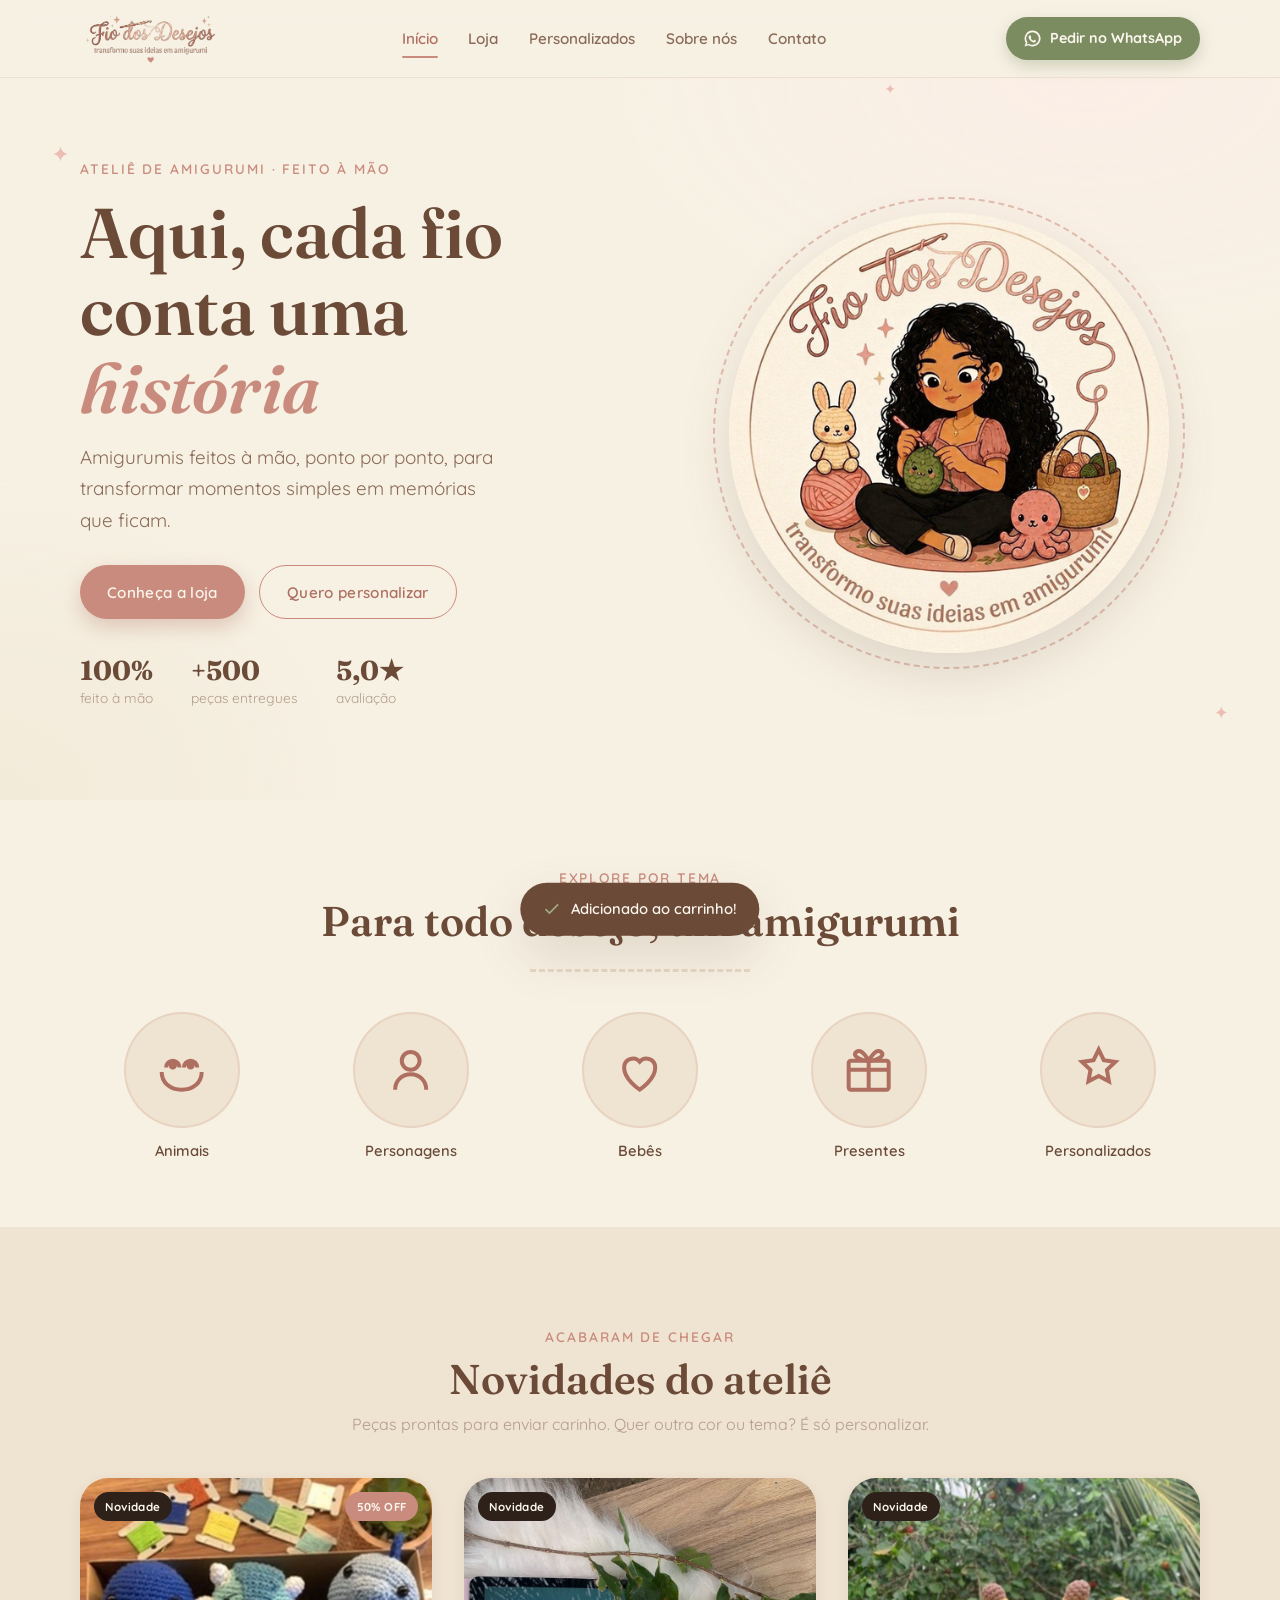
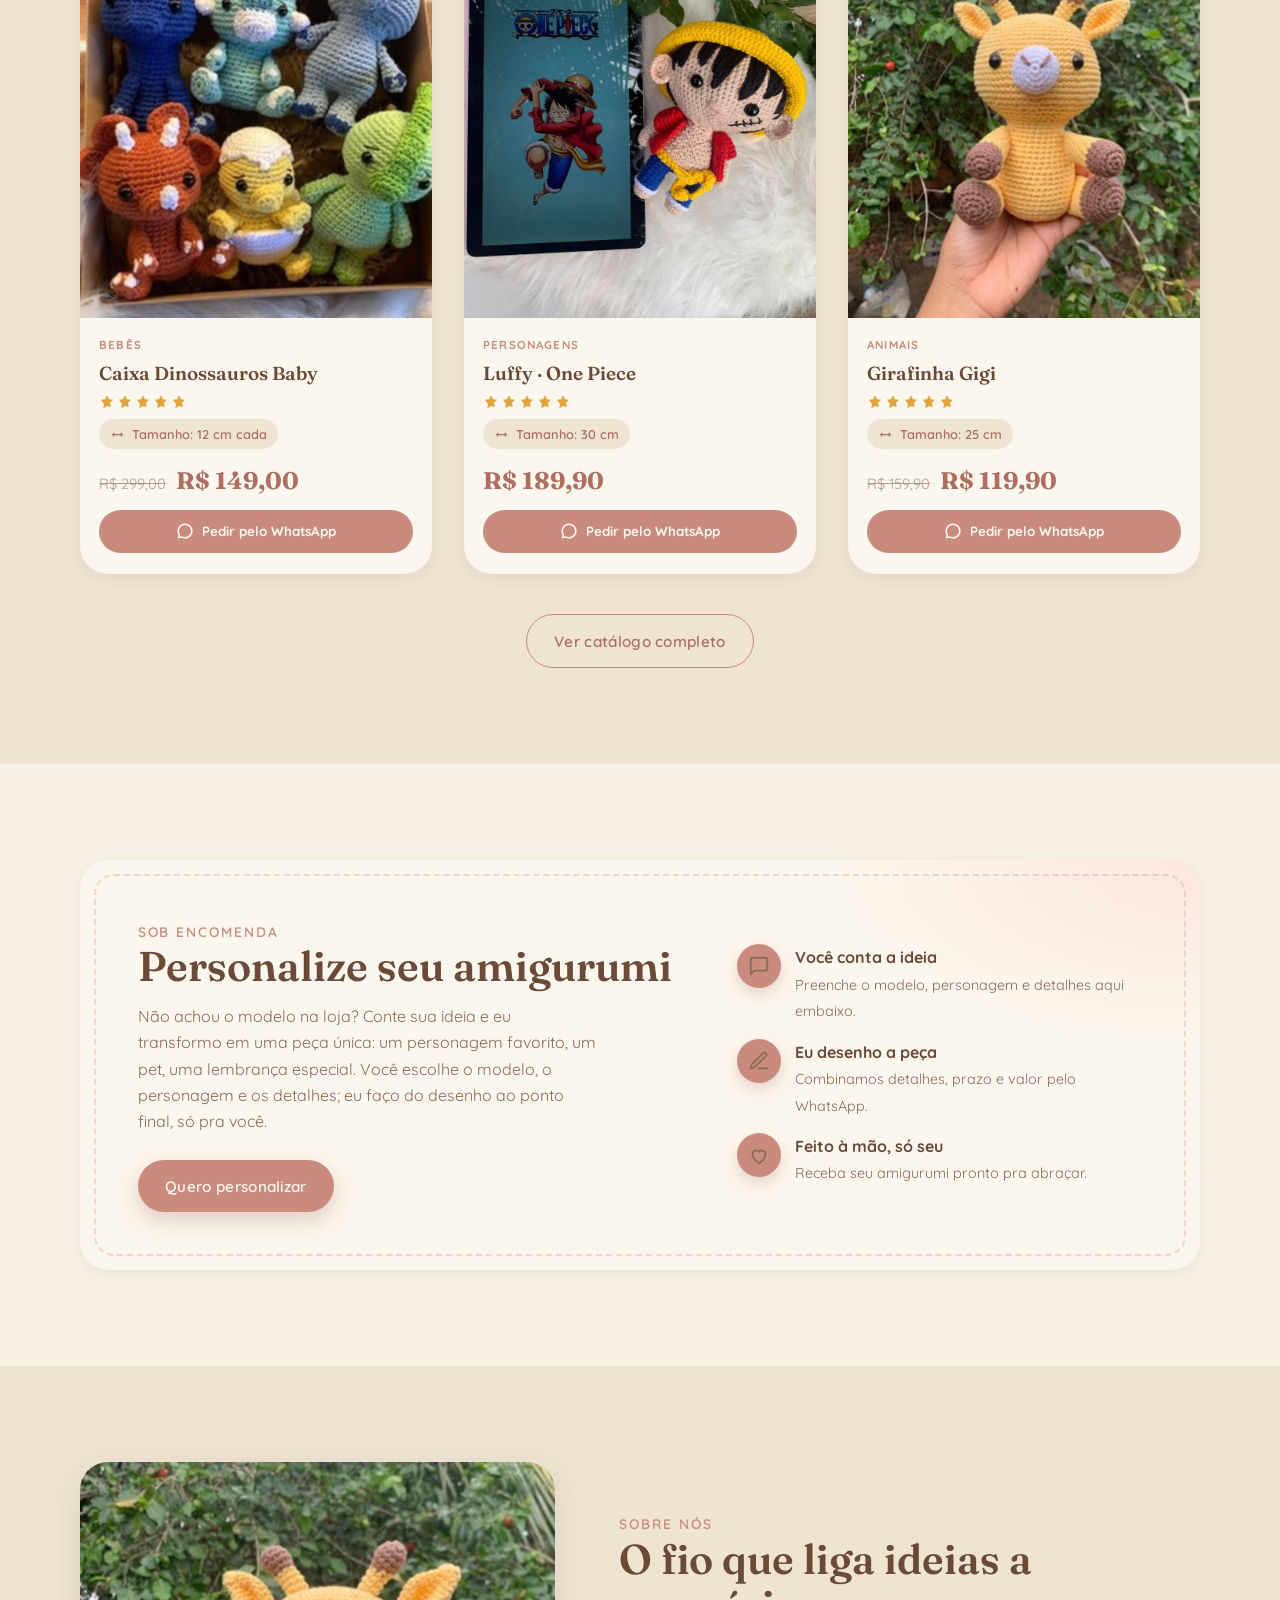
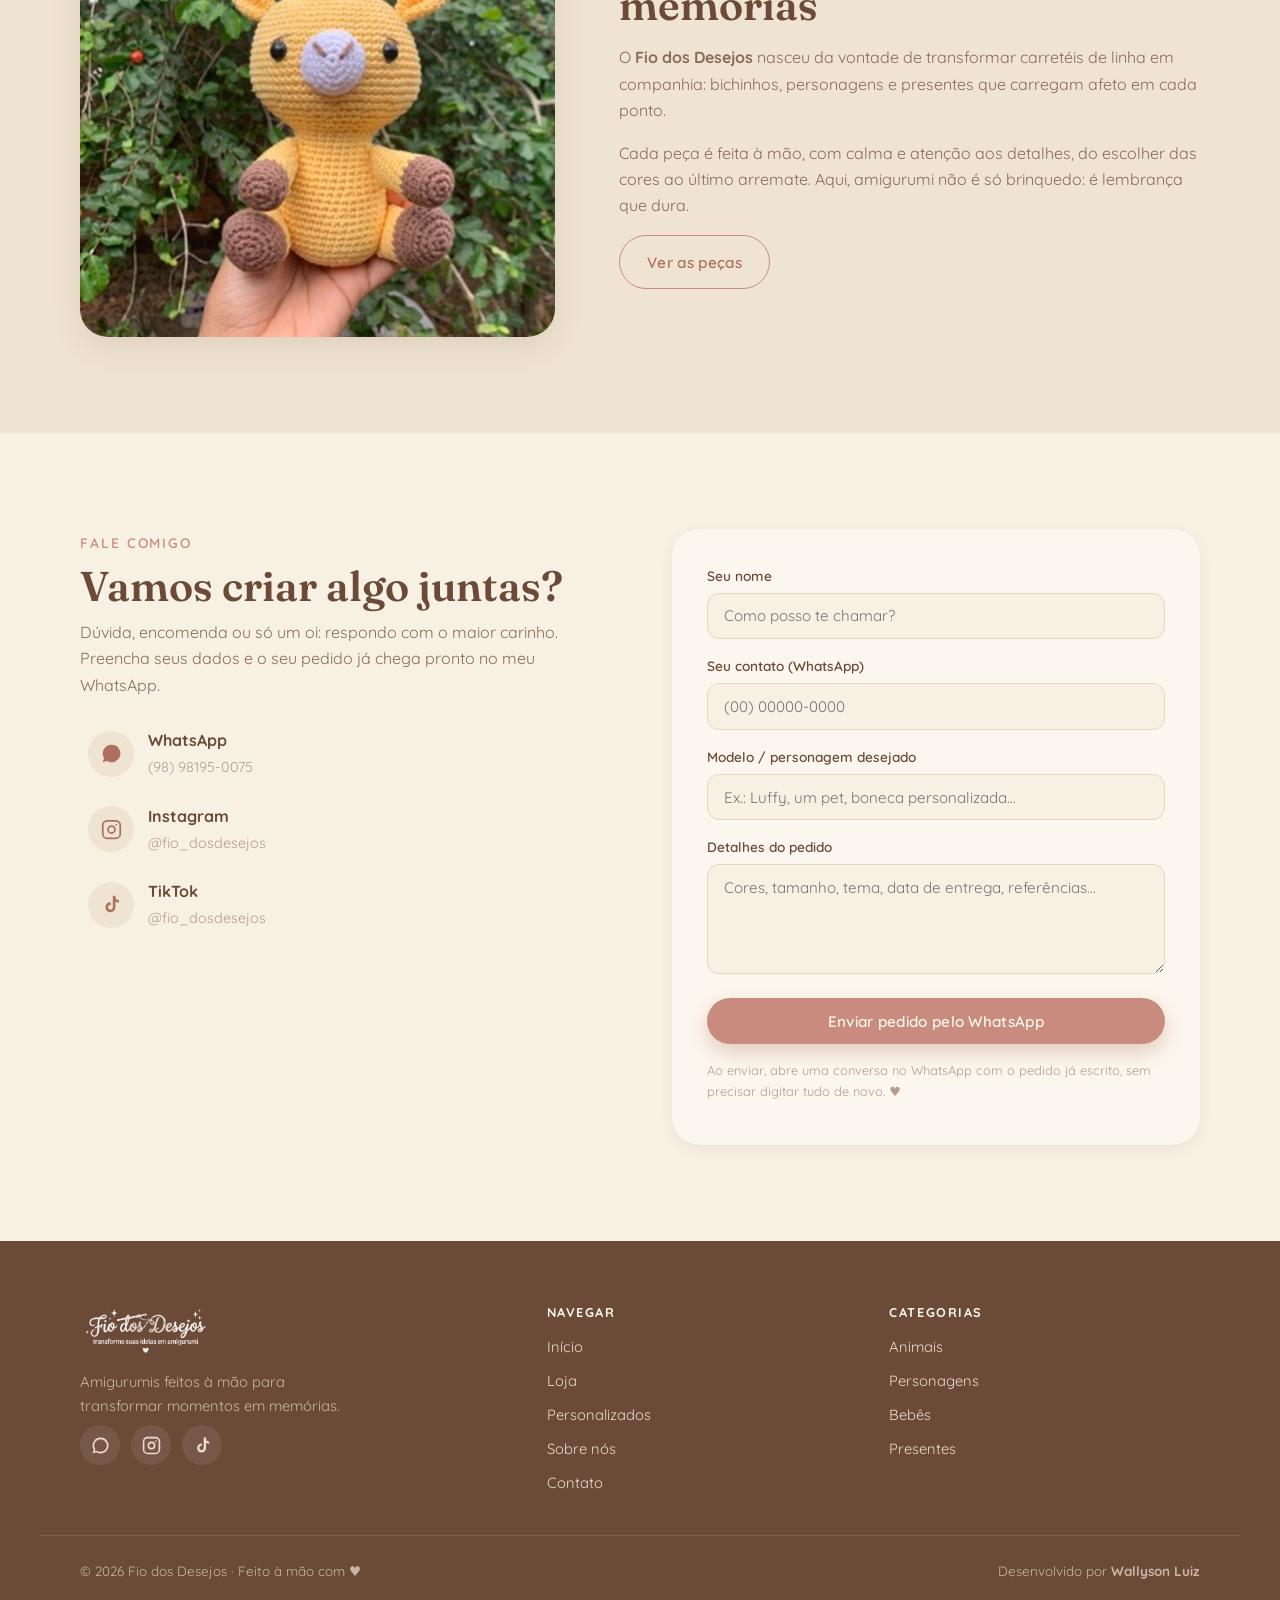
==== loja.html @ 8cee4e10 "Fio dos Desejos: landing page (hub + loja) com pedidos via WhatsApp Co-Authored-By: Claude Opus 4.8 " ====
<!DOCTYPE html>
<html lang="pt-BR">
<head>
  <meta charset="UTF-8" />
  <meta name="viewport" content="width=device-width, initial-scale=1.0" />
  <title>Fio dos Desejos · Amigurumis feitos à mão</title>
  <meta name="description" content="Amigurumis feitos à mão para transformar momentos em memórias. Animais, personagens, bebês e peças personalizadas no Fio dos Desejos." />

  <meta property="og:title" content="Fio dos Desejos · Amigurumis feitos à mão" />
  <meta property="og:description" content="Aqui, cada fio conta uma história. Amigurumis artesanais e personalizados." />
  <meta property="og:type" content="website" />
  <meta property="og:image" content="assets/images/logo.png" />

  <link rel="icon" href="assets/images/logo.png" />

  <link rel="preconnect" href="https://fonts.googleapis.com" />
  <link rel="preconnect" href="https://fonts.gstatic.com" crossorigin />
  <link href="https://fonts.googleapis.com/css2?family=Fraunces:ital,opsz,wght@0,9..144,500;0,9..144,600;0,9..144,700;1,9..144,500;1,9..144,600&family=Quicksand:wght@400;500;600;700&display=swap" rel="stylesheet" />

  <link rel="stylesheet" href="css/tokens.css" />
  <link rel="stylesheet" href="css/base.css" />
  <link rel="stylesheet" href="css/loja.css" />
</head>
<body>

  <!-- ===================== NAVBAR ===================== -->
  <header class="nav" id="nav">
    <div class="nav__inner">
      <!-- wordmark no canto (briefing item 6) -->
      <a href="index.html" class="nav__brand" aria-label="Fio dos Desejos, página inicial">
        <img src="assets/images/wordmark.png" alt="Fio dos Desejos" />
      </a>

      <nav class="nav__menu" id="navMenu" aria-label="Navegação principal">
        <a href="#inicio" class="is-active">Início</a>
        <a href="#produtos">Loja</a>
        <a href="#personalizar">Personalizados</a>
        <a href="#sobre">Sobre nós</a>
        <a href="#contato">Contato</a>
      </nav>

      <div class="nav__actions">
        <a class="nav__whats" href="https://wa.me/5598981950075?text=Oi!%20Vim%20pela%20loja%20do%20Fio%20dos%20Desejos%20e%20quero%20fazer%20um%20pedido" target="_blank" rel="noopener">
          <svg viewBox="0 0 24 24" fill="currentColor"><path d="M12 2a10 10 0 0 0-8.5 15.2L2 22l4.9-1.5A10 10 0 1 0 12 2zm0 18a8 8 0 0 1-4.1-1.1l-.3-.2-2.9.9.9-2.8-.2-.3A8 8 0 1 1 12 20zm4.4-5.6c-.2-.1-1.4-.7-1.6-.8s-.4-.1-.5.1-.6.8-.8.9-.3.2-.5.1a6.5 6.5 0 0 1-3.2-2.8c-.2-.4.2-.4.6-1.2a.4.4 0 0 0 0-.4l-.8-1.9c-.2-.5-.4-.4-.5-.4h-.5a.9.9 0 0 0-.7.3 2.8 2.8 0 0 0-.9 2.1 4.9 4.9 0 0 0 1 2.6 11 11 0 0 0 4.3 3.8c1.6.7 1.7.5 2 .4a2.5 2.5 0 0 0 1.6-1.1 2 2 0 0 0 .1-1.1c0-.1-.2-.2-.4-.2z"/></svg>
          <span>Pedir no WhatsApp</span>
        </a>
        <button class="nav__toggle" id="navToggle" aria-label="Abrir menu" aria-expanded="false">
          <svg viewBox="0 0 24 24" fill="none" stroke="currentColor" stroke-width="2"><path d="M4 7h16M4 12h16M4 17h16"/></svg>
        </button>
      </div>
    </div>
  </header>

  <main>
    <!-- ===================== HERO ===================== -->
    <section class="hero" id="inicio">
      <span class="sparkle s1">✦</span>
      <span class="sparkle s2">✦</span>
      <span class="sparkle s3">✦</span>
      <div class="container hero__grid">
        <div class="hero__copy reveal">
          <span class="eyebrow">Ateliê de amigurumi · feito à mão</span>
          <h1 class="hero__title">Aqui, cada fio<br>conta uma <em>história</em></h1>
          <p class="hero__lead">Amigurumis feitos à mão, ponto por ponto, para transformar momentos simples em memórias que ficam.</p>
          <div class="hero__cta">
            <a href="#produtos" class="btn btn--primary">Conheça a loja</a>
            <a href="#personalizar" class="btn btn--ghost">Quero personalizar</a>
          </div>
          <div class="hero__stats">
            <div class="hero__stat"><strong>100%</strong><span>feito à mão</span></div>
            <div class="hero__stat"><strong>+500</strong><span>peças entregues</span></div>
            <div class="hero__stat"><strong>5,0★</strong><span>avaliação</span></div>
          </div>
        </div>

        <div class="hero__visual reveal">
          <span class="hero__ring"></span>
          <div class="hero__art">
            <img src="assets/images/logo.png" alt="Ilustração da marca Fio dos Desejos" />
          </div>
        </div>
      </div>
    </section>

    <!-- ===================== CATEGORIAS ===================== -->
    <section class="cats">
      <div class="container">
        <div class="head reveal">
          <span class="eyebrow">Explore por tema</span>
          <h2>Para todo desejo, um amigurumi</h2>
          <hr class="stitch-divider" />
        </div>
        <div class="cats__row">
          <a href="#produtos" class="cat reveal">
            <span class="cat__circle"><svg viewBox="0 0 24 24" fill="none" stroke="currentColor" stroke-width="1.8"><path d="M5 11a3 3 0 0 1 6 0M13 11a3 3 0 0 1 6 0"/><path d="M3 13c0 5 4 8 9 8s9-3 9-8"/><circle cx="8" cy="10" r="1" fill="currentColor"/><circle cx="16" cy="10" r="1" fill="currentColor"/></svg></span>
            <span class="cat__label">Animais</span>
          </a>
          <a href="#produtos" class="cat reveal">
            <span class="cat__circle"><svg viewBox="0 0 24 24" fill="none" stroke="currentColor" stroke-width="1.8"><circle cx="12" cy="8" r="4"/><path d="M5 21c0-4 3-7 7-7s7 3 7 7"/><path d="M9 7.5h.01M15 7.5h.01"/></svg></span>
            <span class="cat__label">Personagens</span>
          </a>
          <a href="#produtos" class="cat reveal">
            <span class="cat__circle"><svg viewBox="0 0 24 24" fill="none" stroke="currentColor" stroke-width="1.8"><path d="M12 21s-7-4.5-7-10a4 4 0 0 1 7-2.6A4 4 0 0 1 19 11c0 5.5-7 10-7 10z"/></svg></span>
            <span class="cat__label">Bebês</span>
          </a>
          <a href="#produtos" class="cat reveal">
            <span class="cat__circle"><svg viewBox="0 0 24 24" fill="none" stroke="currentColor" stroke-width="1.8"><rect x="3" y="8" width="18" height="13" rx="1"/><path d="M3 12h18M12 8v13M12 8S9 2 6.5 4 9 8 12 8zM12 8s3-6 5.5-4S15 8 12 8z"/></svg></span>
            <span class="cat__label">Presentes</span>
          </a>
          <a href="#personalizar" class="cat reveal">
            <span class="cat__circle"><svg viewBox="0 0 24 24" fill="none" stroke="currentColor" stroke-width="1.8"><path d="m12 3 2.3 4.7 5.2.8-3.8 3.6.9 5.1-4.6-2.4-4.6 2.4.9-5.1L4.5 8.5l5.2-.8z"/></svg></span>
            <span class="cat__label">Personalizados</span>
          </a>
        </div>
      </div>
    </section>

    <!-- ===================== PRODUTOS ===================== -->
    <section class="section products" id="produtos">
      <div class="container">
        <div class="head reveal">
          <span class="eyebrow">Acabaram de chegar</span>
          <h2>Novidades do ateliê</h2>
          <p>Peças prontas para enviar carinho. Quer outra cor ou tema? É só personalizar.</p>
        </div>

        <div class="grid-products">

          <!-- Produto 1 — com desconto (exemplo do briefing) -->
          <article class="card reveal" data-name="Caixa Dinossauros Baby" data-price="149.00" data-size="12 cm cada" data-cat="Bebês">
            <div class="card__media">
              <img src="assets/images/produto-dinos.jpg" alt="Caixa com seis dinossauros de amigurumi coloridos" loading="lazy" />
              <span class="card__badge">Novidade</span>
              <span class="card__badge card__badge--sale">50% OFF</span>
              <button class="card__fav" aria-label="Favoritar">
                <svg viewBox="0 0 24 24" fill="none" stroke="currentColor" stroke-width="2"><path d="M12 21s-7-4.5-7-10a4 4 0 0 1 7-2.6A4 4 0 0 1 19 11c0 5.5-7 10-7 10z"/></svg>
              </button>
            </div>
            <div class="card__body">
              <span class="card__cat">Bebês</span>
              <h3 class="card__title">Caixa Dinossauros Baby</h3>
              <div class="stars" aria-label="5 de 5 estrelas">
                <svg viewBox="0 0 24 24" fill="currentColor"><path d="m12 2 3 6 6 .8-4.5 4.3 1 6.3L12 18l-5.5 3.4 1-6.3L3 8.8 9 8z"/></svg>
                <svg viewBox="0 0 24 24" fill="currentColor"><path d="m12 2 3 6 6 .8-4.5 4.3 1 6.3L12 18l-5.5 3.4 1-6.3L3 8.8 9 8z"/></svg>
                <svg viewBox="0 0 24 24" fill="currentColor"><path d="m12 2 3 6 6 .8-4.5 4.3 1 6.3L12 18l-5.5 3.4 1-6.3L3 8.8 9 8z"/></svg>
                <svg viewBox="0 0 24 24" fill="currentColor"><path d="m12 2 3 6 6 .8-4.5 4.3 1 6.3L12 18l-5.5 3.4 1-6.3L3 8.8 9 8z"/></svg>
                <svg viewBox="0 0 24 24" fill="currentColor"><path d="m12 2 3 6 6 .8-4.5 4.3 1 6.3L12 18l-5.5 3.4 1-6.3L3 8.8 9 8z"/></svg>
              </div>
              <p class="card__size">
                <svg viewBox="0 0 24 24" fill="none" stroke="currentColor" stroke-width="2"><path d="M3 12h18M6 9v6M18 9v6"/></svg>
                Tamanho: 12 cm cada
              </p>
              <div class="card__price">
                <span class="price-old">R$ 299,00</span>
                <span class="price-now">R$ 149,00</span>
              </div>
              <button class="card__add" data-buy>
                <svg viewBox="0 0 24 24" fill="currentColor"><path d="M12 2a10 10 0 0 0-8.5 15.2L2 22l4.9-1.5A10 10 0 1 0 12 2zm0 18a8 8 0 0 1-4.1-1.1l-.3-.2-2.9.9.9-2.8-.2-.3A8 8 0 1 1 12 20z"/></svg>
                Pedir pelo WhatsApp
              </button>
            </div>
          </article>

          <!-- Produto 2 -->
          <article class="card reveal" data-name="Luffy (One Piece)" data-price="189.90" data-size="30 cm" data-cat="Personagens">
            <div class="card__media">
              <img src="assets/images/produto-luffy.jpg" alt="Amigurumi do personagem Luffy de One Piece" loading="lazy" />
              <span class="card__badge">Novidade</span>
              <button class="card__fav" aria-label="Favoritar">
                <svg viewBox="0 0 24 24" fill="none" stroke="currentColor" stroke-width="2"><path d="M12 21s-7-4.5-7-10a4 4 0 0 1 7-2.6A4 4 0 0 1 19 11c0 5.5-7 10-7 10z"/></svg>
              </button>
            </div>
            <div class="card__body">
              <span class="card__cat">Personagens</span>
              <h3 class="card__title">Luffy · One Piece</h3>
              <div class="stars" aria-label="5 de 5 estrelas">
                <svg viewBox="0 0 24 24" fill="currentColor"><path d="m12 2 3 6 6 .8-4.5 4.3 1 6.3L12 18l-5.5 3.4 1-6.3L3 8.8 9 8z"/></svg>
                <svg viewBox="0 0 24 24" fill="currentColor"><path d="m12 2 3 6 6 .8-4.5 4.3 1 6.3L12 18l-5.5 3.4 1-6.3L3 8.8 9 8z"/></svg>
                <svg viewBox="0 0 24 24" fill="currentColor"><path d="m12 2 3 6 6 .8-4.5 4.3 1 6.3L12 18l-5.5 3.4 1-6.3L3 8.8 9 8z"/></svg>
                <svg viewBox="0 0 24 24" fill="currentColor"><path d="m12 2 3 6 6 .8-4.5 4.3 1 6.3L12 18l-5.5 3.4 1-6.3L3 8.8 9 8z"/></svg>
                <svg viewBox="0 0 24 24" fill="currentColor"><path d="m12 2 3 6 6 .8-4.5 4.3 1 6.3L12 18l-5.5 3.4 1-6.3L3 8.8 9 8z"/></svg>
              </div>
              <p class="card__size">
                <svg viewBox="0 0 24 24" fill="none" stroke="currentColor" stroke-width="2"><path d="M3 12h18M6 9v6M18 9v6"/></svg>
                Tamanho: 30 cm
              </p>
              <div class="card__price">
                <span class="price-now">R$ 189,90</span>
              </div>
              <button class="card__add" data-buy>
                <svg viewBox="0 0 24 24" fill="currentColor"><path d="M12 2a10 10 0 0 0-8.5 15.2L2 22l4.9-1.5A10 10 0 1 0 12 2zm0 18a8 8 0 0 1-4.1-1.1l-.3-.2-2.9.9.9-2.8-.2-.3A8 8 0 1 1 12 20z"/></svg>
                Pedir pelo WhatsApp
              </button>
            </div>
          </article>

          <!-- Produto 3 -->
          <article class="card reveal" data-name="Girafinha Gigi" data-price="119.90" data-size="25 cm" data-cat="Animais">
            <div class="card__media">
              <img src="assets/images/produto-girafa.jpg" alt="Amigurumi de girafa amarela" loading="lazy" />
              <span class="card__badge">Novidade</span>
              <button class="card__fav" aria-label="Favoritar">
                <svg viewBox="0 0 24 24" fill="none" stroke="currentColor" stroke-width="2"><path d="M12 21s-7-4.5-7-10a4 4 0 0 1 7-2.6A4 4 0 0 1 19 11c0 5.5-7 10-7 10z"/></svg>
              </button>
            </div>
            <div class="card__body">
              <span class="card__cat">Animais</span>
              <h3 class="card__title">Girafinha Gigi</h3>
              <div class="stars" aria-label="5 de 5 estrelas">
                <svg viewBox="0 0 24 24" fill="currentColor"><path d="m12 2 3 6 6 .8-4.5 4.3 1 6.3L12 18l-5.5 3.4 1-6.3L3 8.8 9 8z"/></svg>
                <svg viewBox="0 0 24 24" fill="currentColor"><path d="m12 2 3 6 6 .8-4.5 4.3 1 6.3L12 18l-5.5 3.4 1-6.3L3 8.8 9 8z"/></svg>
                <svg viewBox="0 0 24 24" fill="currentColor"><path d="m12 2 3 6 6 .8-4.5 4.3 1 6.3L12 18l-5.5 3.4 1-6.3L3 8.8 9 8z"/></svg>
                <svg viewBox="0 0 24 24" fill="currentColor"><path d="m12 2 3 6 6 .8-4.5 4.3 1 6.3L12 18l-5.5 3.4 1-6.3L3 8.8 9 8z"/></svg>
                <svg viewBox="0 0 24 24" fill="currentColor"><path d="m12 2 3 6 6 .8-4.5 4.3 1 6.3L12 18l-5.5 3.4 1-6.3L3 8.8 9 8z"/></svg>
              </div>
              <p class="card__size">
                <svg viewBox="0 0 24 24" fill="none" stroke="currentColor" stroke-width="2"><path d="M3 12h18M6 9v6M18 9v6"/></svg>
                Tamanho: 25 cm
              </p>
              <div class="card__price">
                <span class="price-old">R$ 159,90</span>
                <span class="price-now">R$ 119,90</span>
              </div>
              <button class="card__add" data-buy>
                <svg viewBox="0 0 24 24" fill="currentColor"><path d="M12 2a10 10 0 0 0-8.5 15.2L2 22l4.9-1.5A10 10 0 1 0 12 2zm0 18a8 8 0 0 1-4.1-1.1l-.3-.2-2.9.9.9-2.8-.2-.3A8 8 0 1 1 12 20z"/></svg>
                Pedir pelo WhatsApp
              </button>
            </div>
          </article>

        </div>

        <div class="products__more reveal">
          <a href="#contato" class="btn btn--ghost">Ver catálogo completo</a>
        </div>
      </div>
    </section>

    <!-- ===================== PERSONALIZAR ===================== -->
    <section class="section custom" id="personalizar">
      <div class="container">
        <div class="custom__box reveal">
          <div>
            <span class="eyebrow">Sob encomenda</span>
            <h2>Personalize seu amigurumi</h2>
            <p>Não achou o modelo na loja? Conte sua ideia e eu transformo em uma peça única: um personagem favorito, um pet, uma lembrança especial. Você escolhe o modelo, o personagem e os detalhes; eu faço do desenho ao ponto final, só pra você.</p>
            <a href="#contato" class="btn btn--primary">Quero personalizar</a>
          </div>
          <div class="custom__steps">
            <div class="custom__step">
              <span class="custom__icon">
                <svg viewBox="0 0 24 24" fill="none" stroke="currentColor" stroke-width="2" stroke-linecap="round" stroke-linejoin="round"><path d="M21 15a2 2 0 0 1-2 2H7l-4 4V5a2 2 0 0 1 2-2h14a2 2 0 0 1 2 2z"/></svg>
              </span>
              <div><strong>Você conta a ideia</strong><span>Preenche o modelo, personagem e detalhes aqui embaixo.</span></div>
            </div>
            <div class="custom__step">
              <span class="custom__icon">
                <svg viewBox="0 0 24 24" fill="none" stroke="currentColor" stroke-width="2" stroke-linecap="round" stroke-linejoin="round"><path d="M12 20h9"/><path d="M16.5 3.5a2.1 2.1 0 0 1 3 3L7 19l-4 1 1-4z"/></svg>
              </span>
              <div><strong>Eu desenho a peça</strong><span>Combinamos detalhes, prazo e valor pelo WhatsApp.</span></div>
            </div>
            <div class="custom__step">
              <span class="custom__icon">
                <svg viewBox="0 0 24 24" fill="none" stroke="currentColor" stroke-width="2" stroke-linecap="round" stroke-linejoin="round"><path d="M12 21s-7-4.5-7-10a4 4 0 0 1 7-2.6A4 4 0 0 1 19 11c0 5.5-7 10-7 10z"/></svg>
              </span>
              <div><strong>Feito à mão, só seu</strong><span>Receba seu amigurumi pronto pra abraçar.</span></div>
            </div>
          </div>
        </div>
      </div>
    </section>

    <!-- ===================== SOBRE ===================== -->
    <section class="section about" id="sobre">
      <div class="container about__grid">
        <div class="about__media reveal">
          <img src="assets/images/produto-girafa.jpg" alt="Amigurumi feito à mão segurado pela artesã" loading="lazy" />
        </div>
        <div class="about__copy reveal">
          <span class="eyebrow">Sobre nós</span>
          <h2>O fio que liga ideias a memórias</h2>
          <p>O <strong>Fio dos Desejos</strong> nasceu da vontade de transformar carretéis de linha em companhia: bichinhos, personagens e presentes que carregam afeto em cada ponto.</p>
          <p>Cada peça é feita à mão, com calma e atenção aos detalhes, do escolher das cores ao último arremate. Aqui, amigurumi não é só brinquedo: é lembrança que dura.</p>
          <a href="#produtos" class="btn btn--ghost">Ver as peças</a>
        </div>
      </div>
    </section>

    <!-- ===================== CONTATO ===================== -->
    <section class="section contact" id="contato">
      <div class="container contact__grid">
        <div class="reveal">
          <span class="eyebrow">Fale comigo</span>
          <h2>Vamos criar algo juntas?</h2>
          <p>Dúvida, encomenda ou só um oi: respondo com o maior carinho. Preencha seus dados e o seu pedido já chega pronto no meu WhatsApp.</p>
          <div class="contact__list">
            <a class="contact__item" href="https://wa.me/5598981950075?text=Oi!%20Vim%20pela%20loja%20do%20Fio%20dos%20Desejos" target="_blank" rel="noopener">
              <span class="ico"><svg viewBox="0 0 24 24" fill="currentColor"><path d="M12 2a10 10 0 0 0-8.5 15.2L2 22l4.9-1.5A10 10 0 1 0 12 2z"/></svg></span>
              <div><strong>WhatsApp</strong><span>(98) 98195-0075</span></div>
            </a>
            <a class="contact__item" href="https://www.instagram.com/fio_dosdesejos?igsh=MWNzeGdzYms5cWJ6dg%3D%3D&utm_source=qr" target="_blank" rel="noopener">
              <span class="ico"><svg viewBox="0 0 24 24" fill="none" stroke="currentColor" stroke-width="2"><rect x="2" y="2" width="20" height="20" rx="5"/><circle cx="12" cy="12" r="4"/><circle cx="17.5" cy="6.5" r="1" fill="currentColor" stroke="none"/></svg></span>
              <div><strong>Instagram</strong><span>@fio_dosdesejos</span></div>
            </a>
            <a class="contact__item" href="https://vt.tiktok.com/ZSCyD7Pe3/" target="_blank" rel="noopener">
              <span class="ico"><svg viewBox="0 0 24 24" fill="currentColor"><path d="M16.5 2h-3v13.2a2.7 2.7 0 1 1-2.4-2.7v-3a5.7 5.7 0 1 0 5.4 5.7V8.6a6.8 6.8 0 0 0 4 1.3V6.8a3.8 3.8 0 0 1-4-3.8z"/></svg></span>
              <div><strong>TikTok</strong><span>@fio_dosdesejos</span></div>
            </a>
          </div>
        </div>

        <!-- Form sem backend: abre o WhatsApp com o pedido montado -->
        <div class="form reveal">
          <div class="field">
            <label for="nome">Seu nome</label>
            <input type="text" id="nome" placeholder="Como posso te chamar?" />
          </div>
          <div class="field">
            <label for="contato">Seu contato (WhatsApp)</label>
            <input type="tel" id="contato" inputmode="tel" placeholder="(00) 00000-0000" />
          </div>
          <div class="field">
            <label for="modelo">Modelo / personagem desejado</label>
            <input type="text" id="modelo" placeholder="Ex.: Luffy, um pet, boneca personalizada..." />
          </div>
          <div class="field">
            <label for="msg">Detalhes do pedido</label>
            <textarea id="msg" placeholder="Cores, tamanho, tema, data de entrega, referências..."></textarea>
          </div>
          <button class="btn btn--primary" id="sendWhats" style="width:100%">Enviar pedido pelo WhatsApp</button>
          <p class="form__note">Ao enviar, abre uma conversa no WhatsApp com o pedido já escrito, sem precisar digitar tudo de novo. ♥</p>
        </div>
      </div>
    </section>
  </main>

  <!-- ===================== RODAPÉ ===================== -->
  <footer class="footer">
    <div class="container footer__grid">
      <div class="footer__brand">
        <img src="assets/images/wordmark.png" alt="Fio dos Desejos" />
        <p>Amigurumis feitos à mão para transformar momentos em memórias.</p>
        <div class="footer__socials">
          <a href="https://wa.me/5598981950075?text=Oi!%20Vim%20pela%20loja%20do%20Fio%20dos%20Desejos" target="_blank" rel="noopener" aria-label="WhatsApp"><svg viewBox="0 0 24 24" fill="currentColor"><path d="M12 2a10 10 0 0 0-8.5 15.2L2 22l4.9-1.5A10 10 0 1 0 12 2zm0 18a8 8 0 0 1-4.1-1.1l-.3-.2-2.9.9.9-2.8-.2-.3A8 8 0 1 1 12 20z"/></svg></a>
          <a href="https://www.instagram.com/fio_dosdesejos?igsh=MWNzeGdzYms5cWJ6dg%3D%3D&utm_source=qr" target="_blank" rel="noopener" aria-label="Instagram"><svg viewBox="0 0 24 24" fill="none" stroke="currentColor" stroke-width="2"><rect x="2" y="2" width="20" height="20" rx="5"/><circle cx="12" cy="12" r="4"/><circle cx="17.5" cy="6.5" r="1" fill="currentColor" stroke="none"/></svg></a>
          <a href="https://vt.tiktok.com/ZSCyD7Pe3/" target="_blank" rel="noopener" aria-label="TikTok"><svg viewBox="0 0 24 24" fill="currentColor"><path d="M16.5 2h-3v13.2a2.7 2.7 0 1 1-2.4-2.7v-3a5.7 5.7 0 1 0 5.4 5.7V8.6a6.8 6.8 0 0 0 4 1.3V6.8a3.8 3.8 0 0 1-4-3.8z"/></svg></a>
        </div>
      </div>

      <div>
        <h4>Navegar</h4>
        <nav class="footer__links">
          <a href="#inicio">Início</a>
          <a href="#produtos">Loja</a>
          <a href="#personalizar">Personalizados</a>
          <a href="#sobre">Sobre nós</a>
          <a href="#contato">Contato</a>
        </nav>
      </div>

      <div>
        <h4>Categorias</h4>
        <nav class="footer__links">
          <a href="#produtos">Animais</a>
          <a href="#produtos">Personagens</a>
          <a href="#produtos">Bebês</a>
          <a href="#produtos">Presentes</a>
        </nav>
      </div>
    </div>

    <div class="container footer__bottom">
      <span>© 2025 Fio dos Desejos · Feito à mão com ♥</span>
      <span>Desenvolvido por <strong>Wallyson Luiz</strong></span>
    </div>
  </footer>

  <!-- toast de feedback -->
  <div class="toast" id="toast" role="status" aria-live="polite">
    <svg viewBox="0 0 24 24" fill="none" stroke="currentColor" stroke-width="2"><path d="M20 6 9 17l-5-5"/></svg>
    <span id="toastText">Adicionado ao carrinho!</span>
  </div>

  <script src="js/loja.js" defer></script>
</body>
</html>
---- css/tokens.css ----
/* =====================================================================
   Fio dos Desejos — Design Tokens
   Paleta extraída da identidade visual da marca (creme + rosé/cobre,
   com toques de verde-sálvia). Tudo centralizado aqui para manter
   consistência e facilitar manutenção.
   ===================================================================== */

:root {
  /* ---------- Cores: base creme ---------- */
  --cream:        #F7F1E4;   /* fundo principal */
  --cream-soft:   #FCF7EE;   /* cards e superfícies elevadas */
  --sand:         #EFE3D1;   /* seções alternadas / círculos de categoria */
  --sand-deep:    #E5D6C0;

  /* ---------- Cores: rosé / cobre (marca) ---------- */
  --rose:         #C98B7D;   /* cor primária — botões, destaques */
  --rose-deep:    #AE6F60;   /* hover / estados ativos */
  --blush:        #E7A89F;   /* rosa suave de apoio */
  --pink:         #E78BA6;   /* rosa lúdico — página hub */
  --pink-deep:    #D77392;

  /* ---------- Cores: verde sálvia (folhagem) ---------- */
  --sage:         #9FAE82;
  --sage-deep:    #7C8C61;

  /* ---------- Cores: texto ---------- */
  --brown:        #6B4A38;   /* títulos — cacau quente */
  --brown-soft:   #8A6B58;   /* corpo de texto */
  --brown-faint:  #B49C8C;   /* legendas / texto secundário */

  /* ---------- Cores: utilitárias ---------- */
  --gold:         #E0A23C;   /* estrelas de avaliação */
  --ink:          #2E211A;   /* contraste forte pontual */
  --white:        #FFFFFF;

  /* ---------- Tipografia ---------- */
  --font-display: "Fraunces", Georgia, "Times New Roman", serif;
  --font-body:    "Quicksand", system-ui, -apple-system, Segoe UI, sans-serif;

  --fs-hero:    clamp(2.4rem, 5.5vw, 4.4rem);
  --fs-h2:      clamp(1.7rem, 3.6vw, 2.6rem);
  --fs-h3:      clamp(1.15rem, 1.8vw, 1.4rem);
  --fs-lead:    clamp(1rem, 1.5vw, 1.18rem);
  --fs-body:    1rem;
  --fs-small:   0.86rem;

  /* ---------- Espaçamento ---------- */
  --space-1: 0.5rem;
  --space-2: 1rem;
  --space-3: 1.5rem;
  --space-4: 2.5rem;
  --space-5: 4rem;
  --space-6: 6rem;

  /* ---------- Raios ---------- */
  --radius-sm:  12px;
  --radius-md:  20px;
  --radius-lg:  28px;
  --radius-pill: 999px;

  /* ---------- Sombras (suaves, quentes) ---------- */
  --shadow-sm: 0 4px 14px rgba(107, 74, 56, 0.08);
  --shadow-md: 0 10px 30px rgba(107, 74, 56, 0.12);
  --shadow-lg: 0 20px 50px rgba(107, 74, 56, 0.16);

  /* ---------- Layout ---------- */
  --maxw: 1200px;
  --nav-h: 78px;

  /* ---------- Transições ---------- */
  --ease: cubic-bezier(0.22, 1, 0.36, 1);
  --t-fast: 160ms var(--ease);
  --t-base: 280ms var(--ease);
}
---- css/base.css ----
/* =====================================================================
   Fio dos Desejos — Base
   Reset enxuto, tipografia, utilitários e o motivo visual assinatura:
   o "fio" (linha de crochê) que aparece como divisores e bordas-ponto.
   ===================================================================== */

*, *::before, *::after { box-sizing: border-box; }

* { margin: 0; padding: 0; }

html { scroll-behavior: smooth; }

body {
  font-family: var(--font-body);
  font-size: var(--fs-body);
  line-height: 1.65;
  color: var(--brown-soft);
  background: var(--cream);
  -webkit-font-smoothing: antialiased;
  text-rendering: optimizeLegibility;
  overflow-x: hidden;
}

h1, h2, h3, h4 {
  font-family: var(--font-display);
  color: var(--brown);
  line-height: 1.1;
  font-weight: 600;
  font-optical-sizing: auto;
}

a { color: inherit; text-decoration: none; }
img { display: block; max-width: 100%; height: auto; }
button { font-family: inherit; cursor: pointer; border: none; background: none; }
ul { list-style: none; }

/* ---------- Layout helpers ---------- */
.container {
  width: 100%;
  max-width: var(--maxw);
  margin-inline: auto;
  padding-inline: clamp(1.1rem, 4vw, 2.5rem);
}

.section { padding-block: var(--space-6); }

.eyebrow {
  display: inline-flex;
  align-items: center;
  gap: 0.5rem;
  font-size: var(--fs-small);
  font-weight: 600;
  letter-spacing: 0.14em;
  text-transform: uppercase;
  color: var(--rose);
}

/* ---------- Botões ---------- */
.btn {
  display: inline-flex;
  align-items: center;
  justify-content: center;
  gap: 0.6rem;
  font-weight: 600;
  font-size: 0.95rem;
  letter-spacing: 0.02em;
  padding: 0.85rem 1.7rem;
  border-radius: var(--radius-pill);
  transition: transform var(--t-fast), box-shadow var(--t-base), background var(--t-base);
  will-change: transform;
}
.btn:active { transform: translateY(1px) scale(0.99); }

.btn--primary {
  background: var(--rose);
  color: var(--cream-soft);
  box-shadow: 0 8px 20px rgba(174, 111, 96, 0.32);
}
.btn--primary:hover {
  background: var(--rose-deep);
  transform: translateY(-2px);
  box-shadow: 0 12px 26px rgba(174, 111, 96, 0.4);
}

.btn--ghost {
  background: transparent;
  color: var(--rose-deep);
  border: 1.5px solid var(--rose);
}
.btn--ghost:hover {
  background: var(--rose);
  color: var(--cream-soft);
  transform: translateY(-2px);
}

/* ---------- Assinatura: o "fio" (stitch / ponto-corrente) ---------- */
/* Divisor que imita pontos de crochê tracejados — referência direta ao nome da marca */
.stitch-divider {
  height: 0;
  border: none;
  border-top: 3px dashed var(--sand-deep);
  max-width: 220px;
  margin: var(--space-3) auto 0;
  opacity: 0.9;
}

/* "Costura" decorativa interna usada em cards e molduras */
.stitched {
  position: relative;
}
.stitched::after {
  content: "";
  position: absolute;
  inset: 10px;
  border: 2px dashed rgba(201, 139, 125, 0.35);
  border-radius: inherit;
  pointer-events: none;
}

/* ---------- Brilhos decorativos (sparkles do estilo conto de fadas) ---------- */
.sparkle {
  position: absolute;
  color: var(--blush);
  opacity: 0.7;
  pointer-events: none;
  animation: twinkle 3.5s ease-in-out infinite;
}
@keyframes twinkle {
  0%, 100% { opacity: 0.25; transform: scale(0.85); }
  50%      { opacity: 0.85; transform: scale(1.1); }
}

/* ---------- Acessibilidade ---------- */
:focus-visible {
  outline: 3px solid var(--rose);
  outline-offset: 3px;
  border-radius: 6px;
}

.sr-only {
  position: absolute; width: 1px; height: 1px;
  padding: 0; margin: -1px; overflow: hidden;
  clip: rect(0,0,0,0); white-space: nowrap; border: 0;
}

/* ---------- Animações de entrada (scroll reveal) ---------- */
.reveal {
  opacity: 0;
  transform: translateY(28px);
  transition: opacity 0.7s var(--ease), transform 0.7s var(--ease);
}
.reveal.is-visible {
  opacity: 1;
  transform: none;
}

/* Respeita preferência de movimento reduzido */
@media (prefers-reduced-motion: reduce) {
  html { scroll-behavior: auto; }
  *, *::before, *::after {
    animation-duration: 0.001ms !important;
    animation-iteration-count: 1 !important;
    transition-duration: 0.001ms !important;
  }
  .reveal { opacity: 1; transform: none; }
}
---- css/loja.css ----
/* =====================================================================
   Fio dos Desejos — Landing Page da Loja
   Estrutura inspirada no layout de referência: navbar com wordmark,
   hero, categorias, novidades (produtos), personalização e contato.
   ===================================================================== */

/* ---------------------------------------------------------------
   NAVBAR
   --------------------------------------------------------------- */
.nav {
  position: sticky;
  top: 0;
  z-index: 100;
  height: var(--nav-h);
  display: flex;
  align-items: center;
  background: rgba(247, 241, 228, 0.82);
  backdrop-filter: blur(12px);
  -webkit-backdrop-filter: blur(12px);
  border-bottom: 1px solid rgba(201, 139, 125, 0.18);
  transition: box-shadow var(--t-base);
}
.nav.is-scrolled { box-shadow: var(--shadow-sm); }

.nav__inner {
  width: 100%;
  max-width: var(--maxw);
  margin-inline: auto;
  padding-inline: clamp(1.1rem, 4vw, 2.5rem);
  display: flex;
  align-items: center;
  justify-content: space-between;
  gap: 1rem;
}

/* wordmark no canto (pedido do briefing) */
.nav__brand img {
  height: 56px;
  width: auto;
  transition: transform var(--t-fast);
}
.nav__brand:hover img { transform: scale(1.03); }

.nav__menu {
  display: flex;
  align-items: center;
  gap: clamp(1rem, 2.4vw, 2rem);
}
.nav__menu a {
  position: relative;
  font-weight: 600;
  font-size: 0.95rem;
  color: var(--brown-soft);
  padding: 0.3rem 0;
  transition: color var(--t-fast);
}
.nav__menu a::after {
  content: "";
  position: absolute; left: 0; bottom: -2px;
  width: 0; height: 2px;
  background: var(--rose);
  border-radius: 2px;
  transition: width var(--t-base);
}
.nav__menu a:hover { color: var(--rose-deep); }
.nav__menu a:hover::after,
.nav__menu a.is-active::after { width: 100%; }
.nav__menu a.is-active { color: var(--rose-deep); }

.nav__actions {
  display: flex;
  align-items: center;
  gap: 0.4rem;
}
.nav__icon {
  width: 42px; height: 42px;
  display: grid; place-items: center;
  border-radius: 50%;
  color: var(--brown);
  position: relative;
  transition: background var(--t-fast), color var(--t-fast);
}
.nav__icon:hover { background: var(--sand); color: var(--rose-deep); }
.nav__icon svg { width: 21px; height: 21px; }

/* botão WhatsApp na navbar (substitui carrinho/conta — não há checkout no site) */
.nav__whats {
  display: inline-flex;
  align-items: center;
  gap: 0.5rem;
  padding: 0.6rem 1.1rem;
  border-radius: var(--radius-pill);
  background: var(--sage-deep);
  color: var(--cream-soft);
  font-weight: 700;
  font-size: 0.9rem;
  box-shadow: 0 6px 16px rgba(124, 140, 97, 0.32);
  transition: transform var(--t-fast), background var(--t-base), box-shadow var(--t-base);
}
.nav__whats svg { width: 19px; height: 19px; }
.nav__whats:hover { background: #6a7a52; transform: translateY(-2px); }

.cart-badge {
  position: absolute;
  top: 4px; right: 4px;
  min-width: 18px; height: 18px;
  padding: 0 4px;
  display: grid; place-items: center;
  font-size: 0.68rem;
  font-weight: 700;
  color: var(--cream-soft);
  background: var(--rose);
  border-radius: var(--radius-pill);
  transform: scale(0);
  transition: transform var(--t-base);
}
.cart-badge.is-shown { transform: scale(1); }

/* hambúrguer (mobile) */
.nav__toggle {
  display: none;
  width: 44px; height: 44px;
  border-radius: 50%;
  color: var(--brown);
}
.nav__toggle svg { width: 26px; height: 26px; }

/* ---------------------------------------------------------------
   HERO
   --------------------------------------------------------------- */
.hero {
  position: relative;
  padding-block: clamp(2.5rem, 6vw, 5rem) clamp(3rem, 7vw, 6rem);
  background:
    radial-gradient(900px 500px at 85% 0%, #FBEEE6 0%, transparent 55%),
    radial-gradient(700px 600px at 0% 100%, #F2EAD9 0%, transparent 55%),
    var(--cream);
  overflow: hidden;
}
.hero__grid {
  display: grid;
  grid-template-columns: 1.05fr 0.95fr;
  align-items: center;
  gap: clamp(2rem, 5vw, 4rem);
}
.hero__title {
  font-size: var(--fs-hero);
  font-weight: 600;
  margin: 0.8rem 0 1rem;
}
.hero__title em {
  font-style: italic;
  color: var(--rose);
}
.hero__lead {
  font-size: var(--fs-lead);
  max-width: 38ch;
  margin-bottom: 1.8rem;
  color: var(--brown-soft);
}
.hero__cta { display: flex; flex-wrap: wrap; gap: 0.9rem; }

.hero__stats {
  display: flex;
  gap: clamp(1.2rem, 3vw, 2.4rem);
  margin-top: 2.4rem;
}
.hero__stat strong {
  display: block;
  font-family: var(--font-display);
  font-size: 1.7rem;
  color: var(--brown);
  line-height: 1;
}
.hero__stat span { font-size: var(--fs-small); color: var(--brown-faint); }

/* visual do hero — logo circular com moldura suave */
.hero__visual { position: relative; justify-self: center; }
.hero__art {
  width: min(440px, 80vw);
  aspect-ratio: 1;
  border-radius: 50%;
  overflow: hidden;
  background: var(--cream-soft);
  box-shadow: var(--shadow-lg);
  position: relative;
  z-index: 2;
  animation: floatY 6s ease-in-out infinite;
}
.hero__art img { width: 100%; height: 100%; object-fit: cover; }

/* anel pontilhado atrás (o "fio") */
.hero__ring {
  position: absolute;
  inset: -16px;
  border-radius: 50%;
  border: 2px dashed var(--rose);
  opacity: 0.5;
  z-index: 1;
  animation: spin 38s linear infinite;
}
@keyframes spin { to { transform: rotate(360deg); } }

.hero .sparkle.s1 { top: 8%;  left: 4%;  font-size: 22px; }
.hero .sparkle.s2 { top: 0%;  right: 30%; font-size: 14px; animation-delay: 1.2s; }
.hero .sparkle.s3 { bottom: 10%; right: 4%; font-size: 18px; animation-delay: 2s; }

/* ---------------------------------------------------------------
   CATEGORIAS
   --------------------------------------------------------------- */
.cats { background: var(--cream); padding-block: var(--space-5); }
.cats__row {
  display: grid;
  grid-template-columns: repeat(5, 1fr);
  gap: clamp(0.8rem, 2vw, 1.6rem);
  margin-top: var(--space-3);
}
.cat {
  display: flex;
  flex-direction: column;
  align-items: center;
  gap: 0.7rem;
  text-align: center;
}
.cat__circle {
  width: clamp(80px, 14vw, 116px);
  aspect-ratio: 1;
  display: grid; place-items: center;
  border-radius: 50%;
  background: var(--sand);
  color: var(--rose-deep);
  box-shadow: inset 0 0 0 2px rgba(201,139,125,0.18);
  transition: transform var(--t-base), background var(--t-base), color var(--t-base);
}
.cat:hover .cat__circle {
  transform: translateY(-6px);
  background: var(--rose);
  color: var(--cream-soft);
}
.cat__circle svg { width: 46%; height: 46%; }
.cat__label { font-weight: 600; font-size: 0.92rem; color: var(--brown); }

/* ---------------------------------------------------------------
   SEÇÃO TÍTULO (reutilizável)
   --------------------------------------------------------------- */
.head { text-align: center; margin-bottom: var(--space-4); }
.head h2 { font-size: var(--fs-h2); margin-top: 0.5rem; }
.head p { color: var(--brown-faint); margin-top: 0.5rem; }

/* ---------------------------------------------------------------
   PRODUTOS (Novidades)
   --------------------------------------------------------------- */
.products { background: var(--sand); }
.products .container { position: relative; }

.grid-products {
  display: grid;
  grid-template-columns: repeat(3, 1fr);
  gap: clamp(1.2rem, 2.5vw, 2rem);
}

.card {
  background: var(--cream-soft);
  border-radius: var(--radius-lg);
  overflow: hidden;
  box-shadow: var(--shadow-sm);
  display: flex;
  flex-direction: column;
  transition: transform var(--t-base), box-shadow var(--t-base);
}
.card:hover {
  transform: translateY(-8px);
  box-shadow: var(--shadow-md);
}
.card__media {
  position: relative;
  aspect-ratio: 4 / 5;
  overflow: hidden;
  background: var(--sand-deep);
}
.card__media img {
  width: 100%; height: 100%;
  object-fit: cover;
  transition: transform 0.6s var(--ease);
}
.card:hover .card__media img { transform: scale(1.06); }

.card__badge {
  position: absolute;
  top: 14px; left: 14px;
  padding: 0.32rem 0.7rem;
  font-size: 0.72rem;
  font-weight: 700;
  letter-spacing: 0.04em;
  border-radius: var(--radius-pill);
  color: var(--cream-soft);
  background: var(--ink);
}
.card__badge--sale { background: var(--rose); top: 14px; left: auto; right: 14px; }

.card__fav {
  position: absolute;
  bottom: 14px; right: 14px;
  width: 40px; height: 40px;
  border-radius: 50%;
  display: grid; place-items: center;
  background: rgba(252,247,238,0.9);
  color: var(--rose);
  box-shadow: var(--shadow-sm);
  transform: translateY(8px);
  opacity: 0;
  transition: transform var(--t-base), opacity var(--t-base), background var(--t-fast);
}
.card:hover .card__fav { transform: none; opacity: 1; }
.card__fav:hover { background: var(--rose); color: var(--cream-soft); }
.card__fav svg { width: 19px; height: 19px; }
.card__fav.is-active { background: var(--rose); color: var(--cream-soft); }

.card__body {
  padding: 1.1rem 1.2rem 1.3rem;
  display: flex;
  flex-direction: column;
  gap: 0.55rem;
  flex: 1;
}
.card__cat {
  font-size: 0.72rem;
  font-weight: 700;
  letter-spacing: 0.1em;
  text-transform: uppercase;
  color: var(--rose);
}
.card__title {
  font-family: var(--font-display);
  font-size: 1.18rem;
  color: var(--brown);
  line-height: 1.2;
}
.stars { display: flex; gap: 2px; color: var(--gold); }
.stars svg { width: 16px; height: 16px; }

/* tamanho da peça (visível para o cliente) */
.card__size {
  display: inline-flex;
  align-items: center;
  gap: 0.4rem;
  align-self: flex-start;
  padding: 0.28rem 0.7rem;
  font-size: 0.8rem;
  font-weight: 600;
  color: var(--rose-deep);
  background: var(--sand);
  border-radius: var(--radius-pill);
}
.card__size svg { width: 15px; height: 15px; }

.card__price {
  display: flex;
  align-items: baseline;
  gap: 0.6rem;
  margin-top: 0.2rem;
}
.price-old {
  font-size: 0.92rem;
  color: var(--brown-faint);
  text-decoration: line-through;
}
.price-now {
  font-family: var(--font-display);
  font-size: 1.5rem;
  font-weight: 700;
  color: var(--rose-deep);
}
.card__installment { font-size: 0.8rem; color: var(--brown-faint); }

.card__add {
  margin-top: auto;
  width: 100%;
  padding: 0.8rem;
  border-radius: var(--radius-pill);
  background: var(--rose);
  color: var(--cream-soft);
  font-weight: 700;
  display: inline-flex;
  align-items: center;
  justify-content: center;
  gap: 0.5rem;
  transition: background var(--t-fast), transform var(--t-fast);
}
.card__add:hover { background: var(--rose-deep); transform: translateY(-2px); }
.card__add svg { width: 18px; height: 18px; }

.products__more { text-align: center; margin-top: var(--space-4); }

/* ---------------------------------------------------------------
   PERSONALIZE (faixa de CTA)
   --------------------------------------------------------------- */
.custom { background: var(--cream); }
.custom__box {
  position: relative;
  border-radius: var(--radius-lg);
  padding: clamp(2.2rem, 5vw, 3.6rem);
  background:
    radial-gradient(600px 300px at 100% 0%, #FBE6DC 0%, transparent 60%),
    var(--cream-soft);
  box-shadow: var(--shadow-sm);
  display: grid;
  grid-template-columns: 1.4fr 1fr;
  align-items: center;
  gap: 2rem;
  overflow: hidden;
}
.custom__box::after {
  content: "";
  position: absolute; inset: 14px;
  border: 2px dashed rgba(201,139,125,0.3);
  border-radius: calc(var(--radius-lg) - 8px);
  pointer-events: none;
}
.custom h2 { font-size: var(--fs-h2); margin-bottom: 0.8rem; }
.custom p { max-width: 46ch; margin-bottom: 1.6rem; }
.custom__steps {
  display: flex;
  flex-direction: column;
  gap: 0.9rem;
}
.custom__step {
  display: flex;
  gap: 0.9rem;
  align-items: flex-start;
}
.custom__icon {
  flex: 0 0 44px;
  width: 44px; height: 44px;
  display: grid; place-items: center;
  border-radius: 50%;
  background: var(--rose);
  color: var(--white);
  box-shadow: 0 6px 14px rgba(174, 111, 96, 0.28);
}
.custom__icon svg { width: 22px; height: 22px; }
.custom__step strong { color: var(--brown); display: block; }
.custom__step span { font-size: 0.9rem; color: var(--brown-soft); }

/* ---------------------------------------------------------------
   SOBRE
   --------------------------------------------------------------- */
.about { background: var(--sand); }
.about__grid {
  display: grid;
  grid-template-columns: 0.9fr 1.1fr;
  gap: clamp(2rem, 5vw, 4rem);
  align-items: center;
}
.about__media {
  aspect-ratio: 1;
  border-radius: var(--radius-lg);
  overflow: hidden;
  box-shadow: var(--shadow-md);
}
.about__media img { width: 100%; height: 100%; object-fit: cover; }
.about h2 { font-size: var(--fs-h2); margin-bottom: 1rem; }
.about p { margin-bottom: 1rem; }

/* ---------------------------------------------------------------
   CONTATO
   --------------------------------------------------------------- */
.contact { background: var(--cream); }
.contact h2 { font-size: var(--fs-h2); margin: 0.5rem 0 0.6rem; }
.contact > .container > div > p { margin-bottom: 0.5rem; }
.contact__grid {
  display: grid;
  grid-template-columns: 1fr 1fr;
  gap: clamp(2rem, 5vw, 4rem);
  align-items: start;
}
.contact__list { margin-top: 1.4rem; display: flex; flex-direction: column; gap: 0.6rem; }
.contact__item {
  display: flex; gap: 0.9rem; align-items: center;
  padding: 0.4rem 0.5rem;
  border-radius: var(--radius-md);
  transition: background var(--t-fast), transform var(--t-fast);
}
.contact__item:hover { background: var(--cream-soft); transform: translateX(3px); }
.contact__item:hover .ico { background: var(--rose); color: var(--cream-soft); }
.contact__item .ico {
  width: 46px; height: 46px;
  flex: 0 0 46px;
  display: grid; place-items: center;
  border-radius: 50%;
  background: var(--sand);
  color: var(--rose-deep);
  transition: background var(--t-fast), color var(--t-fast);
}
.contact__item .ico svg { width: 21px; height: 21px; }
.contact__item strong { display: block; color: var(--brown); }
.contact__item span { font-size: 0.9rem; color: var(--brown-faint); }

.form {
  background: var(--cream-soft);
  border-radius: var(--radius-lg);
  padding: clamp(1.5rem, 3vw, 2.2rem);
  box-shadow: var(--shadow-sm);
  display: flex;
  flex-direction: column;
  gap: 1rem;
}
.field label {
  display: block;
  font-size: 0.85rem;
  font-weight: 600;
  color: var(--brown);
  margin-bottom: 0.35rem;
}
.field input,
.field textarea {
  width: 100%;
  font-family: inherit;
  font-size: 0.95rem;
  color: var(--brown);
  padding: 0.8rem 1rem;
  border: 1.5px solid var(--sand-deep);
  border-radius: var(--radius-sm);
  background: var(--cream);
  transition: border-color var(--t-fast), box-shadow var(--t-fast);
}
.field input:focus,
.field textarea:focus {
  outline: none;
  border-color: var(--rose);
  box-shadow: 0 0 0 3px rgba(201,139,125,0.18);
}
.field textarea { resize: vertical; min-height: 110px; }
.form__note { font-size: 0.8rem; color: var(--brown-faint); }

/* ---------------------------------------------------------------
   RODAPÉ
   --------------------------------------------------------------- */
.footer {
  background: var(--brown);
  color: #EBDCCF;
  padding-block: var(--space-5) var(--space-3);
}
.footer a { color: #EBDCCF; transition: color var(--t-fast); }
.footer a:hover { color: var(--blush); }
.footer__grid {
  display: grid;
  grid-template-columns: 1.4fr 1fr 1fr;
  gap: 2rem;
}
.footer__brand img {
  height: 52px; width: auto;
  filter: brightness(0) invert(1);
  opacity: 0.92;
  margin-bottom: 0.8rem;
}
.footer__brand p { color: #C9B6A6; max-width: 32ch; font-size: 0.92rem; }
.footer h4 {
  color: var(--cream-soft);
  font-family: var(--font-body);
  font-weight: 700;
  font-size: 0.8rem;
  letter-spacing: 0.12em;
  text-transform: uppercase;
  margin-bottom: 1rem;
}
.footer__links { display: flex; flex-direction: column; gap: 0.6rem; font-size: 0.92rem; }
.footer__socials { display: flex; gap: 0.7rem; margin-top: 0.4rem; }
.footer__socials a {
  width: 40px; height: 40px;
  display: grid; place-items: center;
  border-radius: 50%;
  background: rgba(255,255,255,0.08);
  transition: background var(--t-fast), transform var(--t-fast);
}
.footer__socials a:hover { background: rgba(255,255,255,0.18); transform: translateY(-3px); }
.footer__socials svg { width: 19px; height: 19px; }
.footer__bottom {
  margin-top: var(--space-4);
  padding-top: var(--space-3);
  border-top: 1px solid rgba(255,255,255,0.12);
  display: flex;
  justify-content: space-between;
  flex-wrap: wrap;
  gap: 0.6rem;
  font-size: 0.84rem;
  color: #C9B6A6;
}

/* ---------------------------------------------------------------
   TOAST (feedback ao adicionar ao carrinho)
   --------------------------------------------------------------- */
.toast {
  position: fixed;
  left: 50%; bottom: 28px;
  transform: translate(-50%, 120%);
  background: var(--brown);
  color: var(--cream-soft);
  padding: 0.9rem 1.4rem;
  border-radius: var(--radius-pill);
  box-shadow: var(--shadow-lg);
  font-weight: 600;
  font-size: 0.92rem;
  display: flex;
  align-items: center;
  gap: 0.6rem;
  z-index: 200;
  transition: transform 0.4s var(--ease);
}
.toast.is-shown { transform: translate(-50%, 0); }
.toast svg { width: 19px; height: 19px; color: var(--sage); }

/* ---------------------------------------------------------------
   RESPONSIVO
   --------------------------------------------------------------- */
@media (max-width: 980px) {
  .hero__grid { grid-template-columns: 1fr; text-align: center; }
  .hero__lead { margin-inline: auto; }
  .hero__cta, .hero__stats { justify-content: center; }
  .hero__visual { order: -1; }
  .grid-products { grid-template-columns: repeat(2, 1fr); }
  .custom__box { grid-template-columns: 1fr; }
  .about__grid { grid-template-columns: 1fr; }
  .about__media { max-width: 420px; margin-inline: auto; }
  .contact__grid { grid-template-columns: 1fr; }
  .footer__grid { grid-template-columns: 1fr 1fr; }
  .footer__brand { grid-column: 1 / -1; }
}

@media (max-width: 760px) {
  /* navbar mobile */
  .nav__menu {
    position: fixed;
    inset: var(--nav-h) 0 auto 0;
    flex-direction: column;
    align-items: stretch;
    gap: 0;
    background: var(--cream-soft);
    padding: 0.5rem 1.2rem 1.4rem;
    box-shadow: var(--shadow-md);
    transform: translateY(-130%);
    transition: transform var(--t-base);
    border-bottom: 1px solid rgba(201,139,125,0.2);
  }
  .nav__menu.is-open { transform: none; }
  .nav__menu a { padding: 0.9rem 0.4rem; border-bottom: 1px solid var(--sand); }
  .nav__menu a::after { display: none; }
  .nav__toggle { display: grid; place-items: center; }
  .nav__brand img { height: 46px; }

  /* WhatsApp da navbar vira só ícone no mobile */
  .nav__whats { padding: 0.6rem; }
  .nav__whats span { display: none; }

  .cats__row { grid-template-columns: repeat(3, 1fr); row-gap: 1.6rem; }
}

@media (max-width: 520px) {
  .grid-products { grid-template-columns: 1fr; }
  .card__media { aspect-ratio: 1 / 1; }
  .hero__stats { flex-wrap: wrap; gap: 1.2rem 1.6rem; }
  .hero__cta .btn { flex: 1 1 auto; }
  .cats__row { grid-template-columns: repeat(2, 1fr); }
  .footer__grid { grid-template-columns: 1fr; }
  .footer__bottom { flex-direction: column; text-align: center; }
  .section { padding-block: var(--space-5); }
}

@media (max-width: 380px) {
  .cats__row { grid-template-columns: repeat(2, 1fr); }
  .hero__stats { gap: 1rem; }
  .hero__stat strong { font-size: 1.4rem; }
}
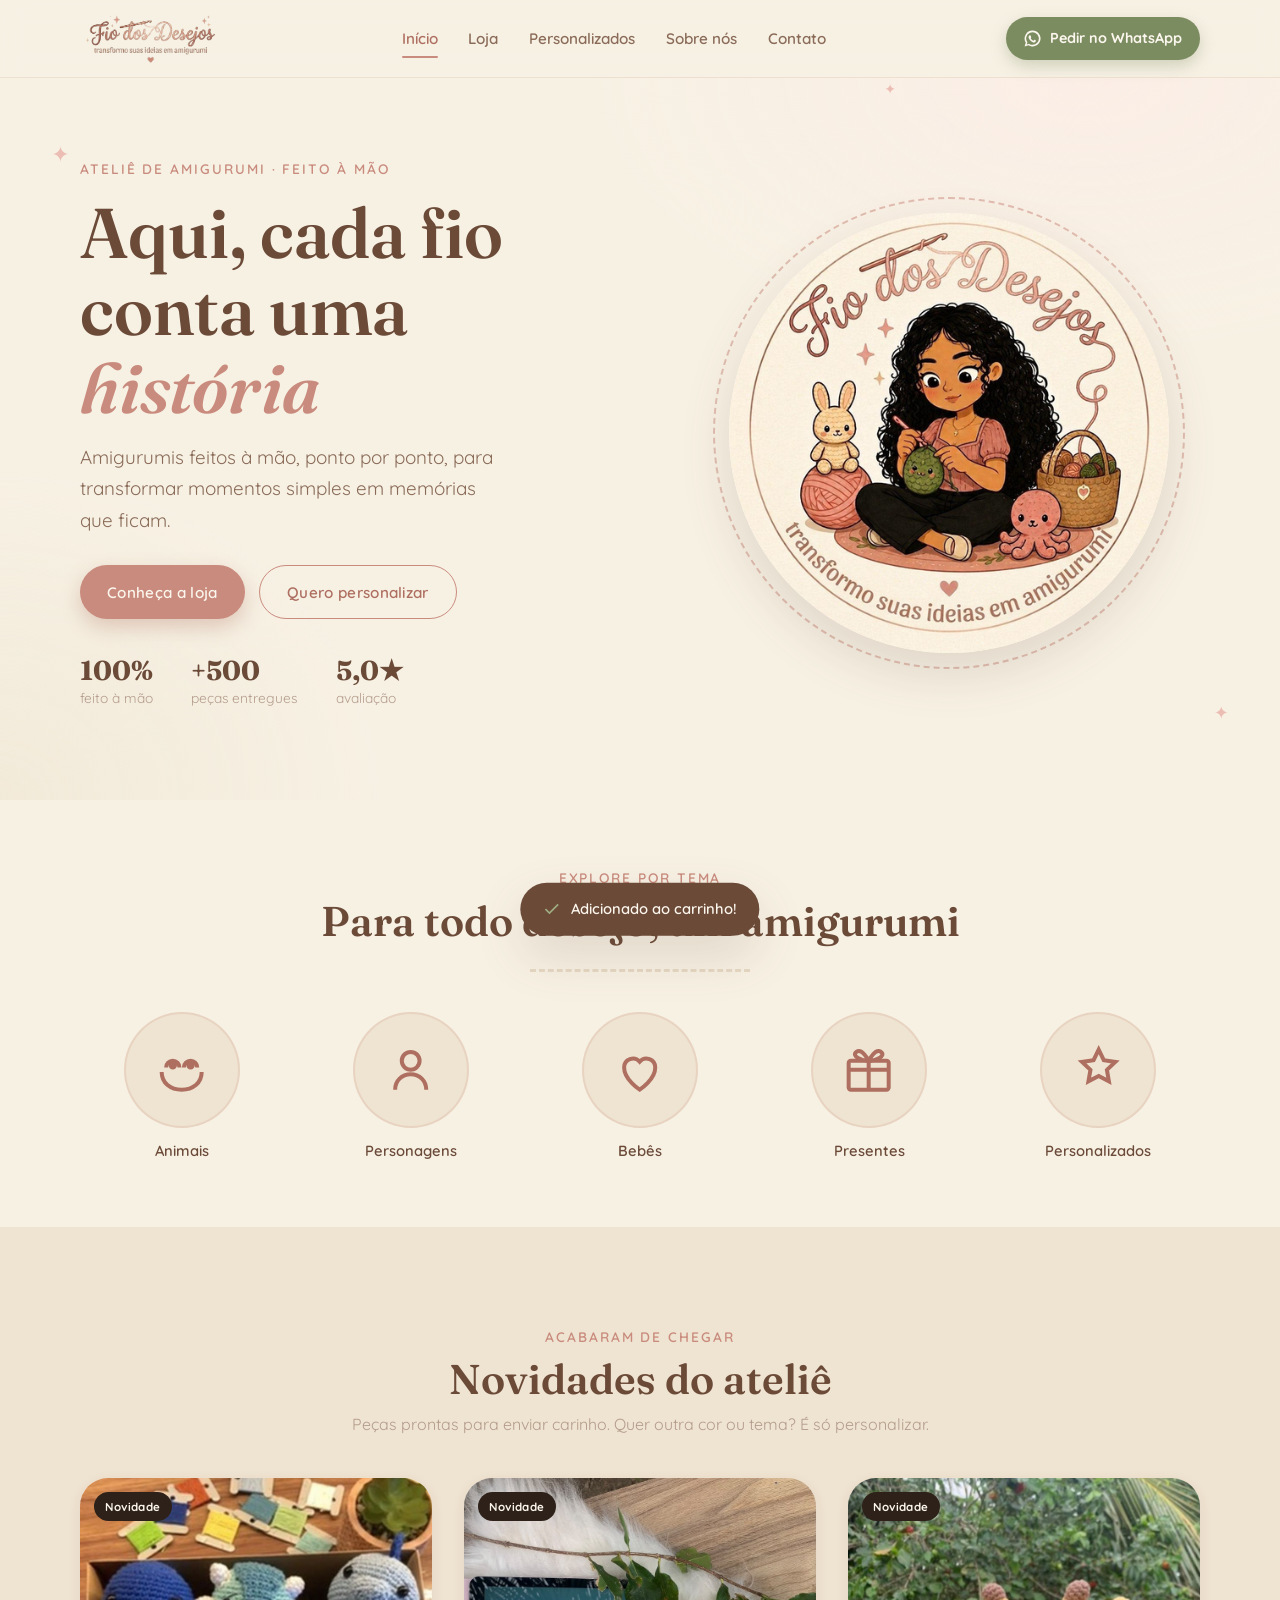
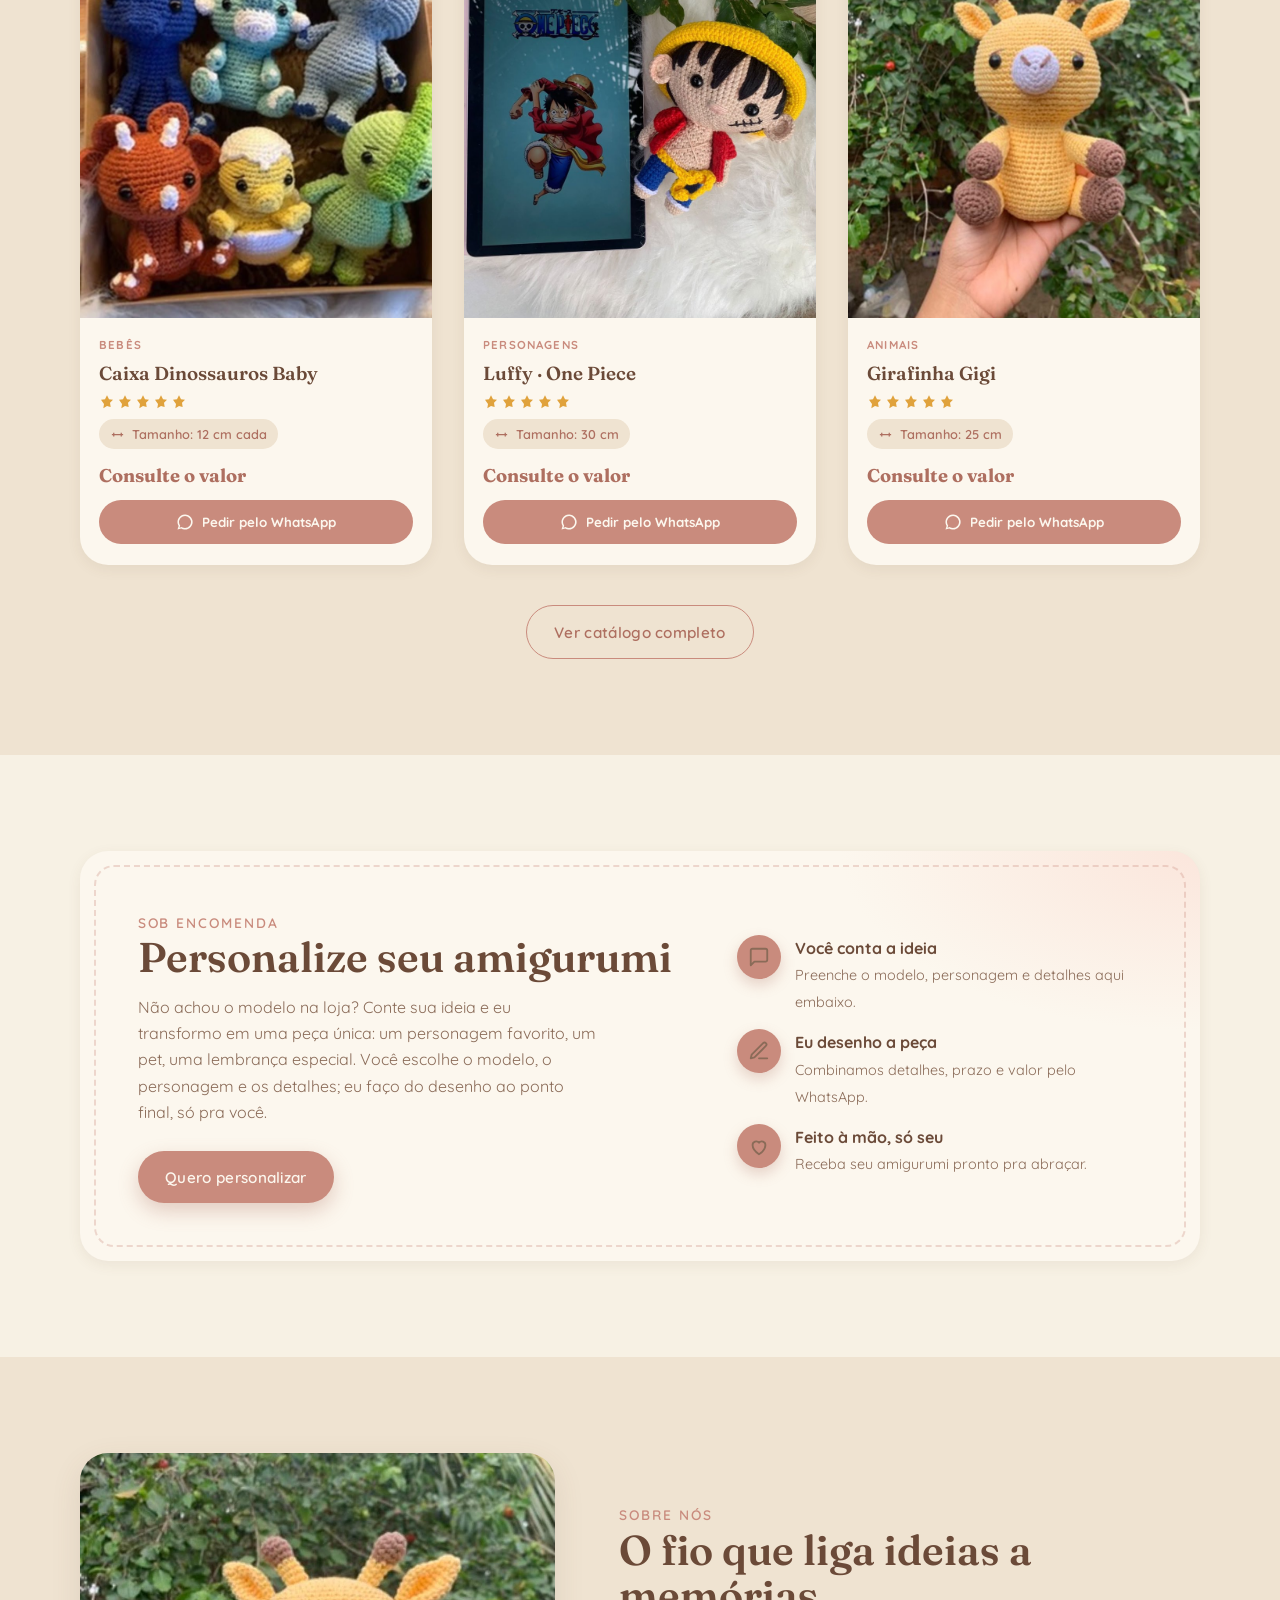
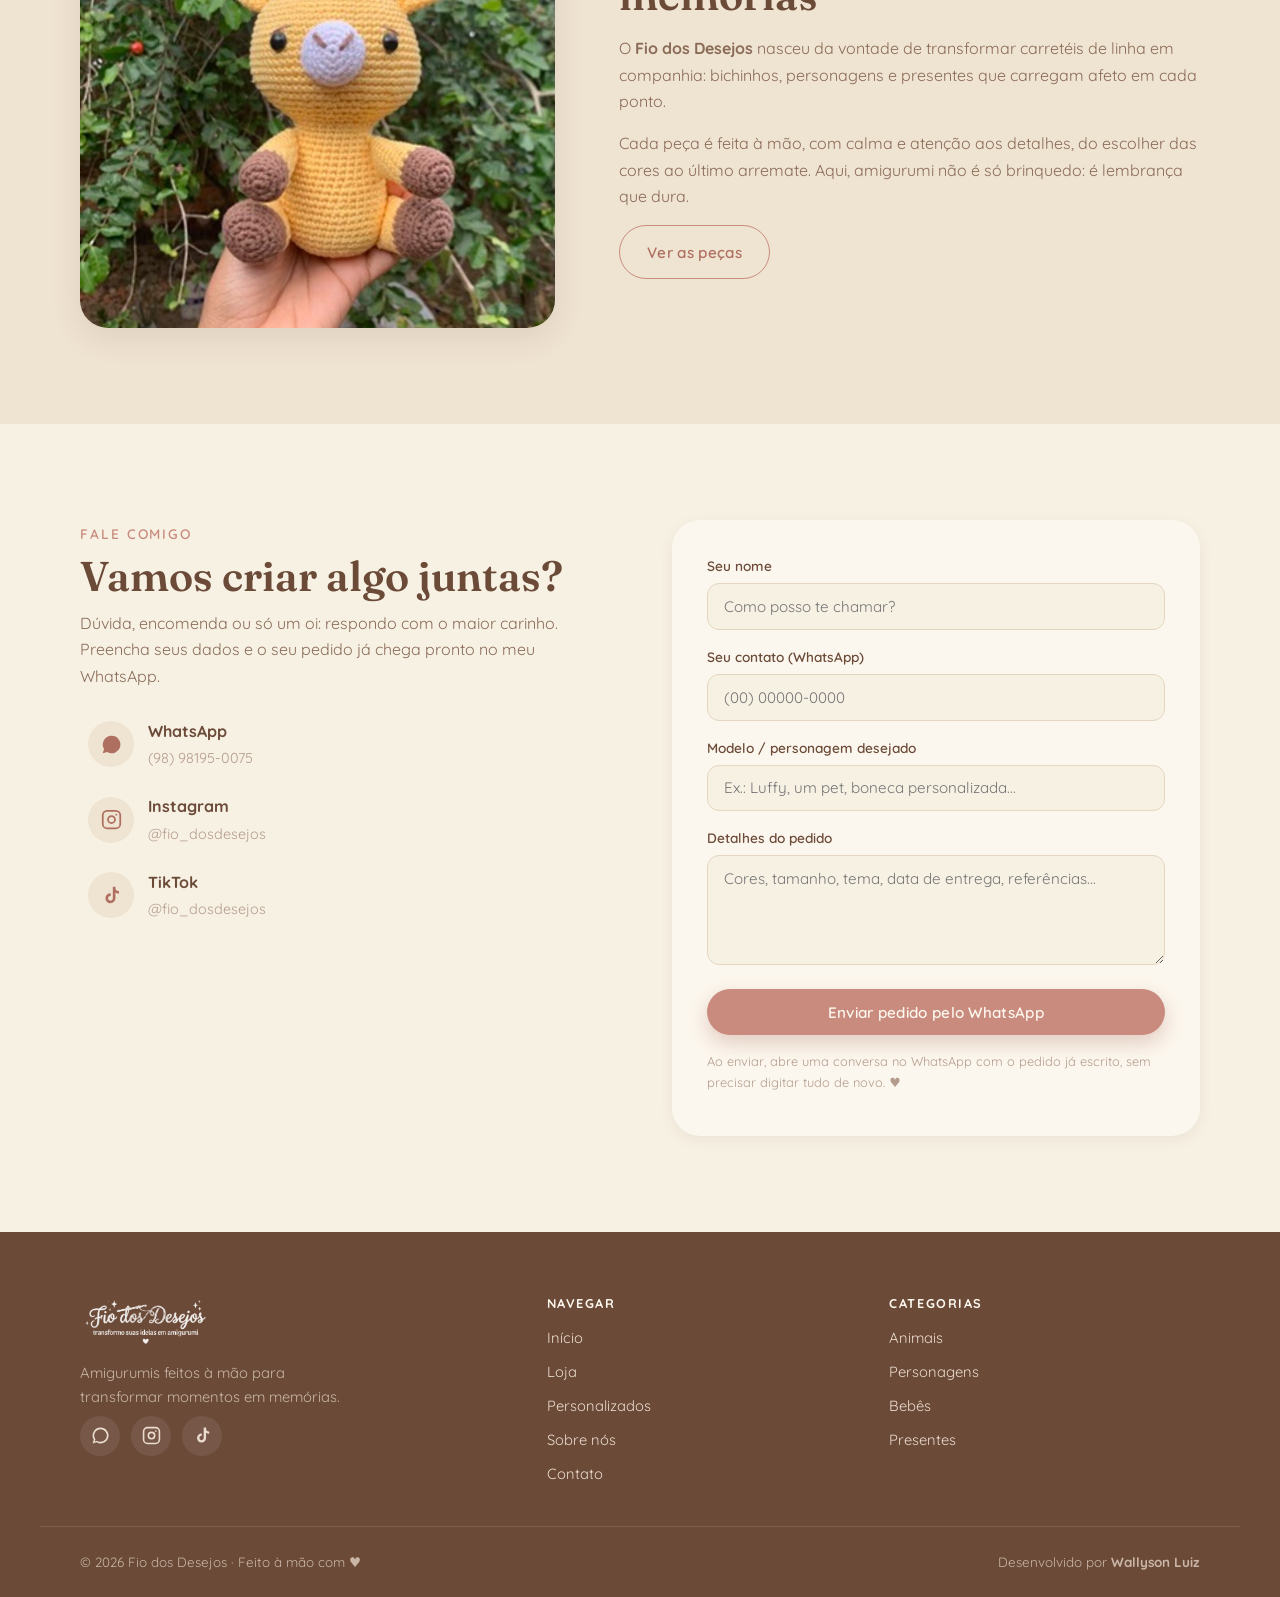
==== commit aa5f44a9: "loja: remove precos e usa 'Consulte o valor' (pedidos sob consulta) Co-Authored-By: Claude Opus 4.8 " ====
--- a/loja.html
+++ b/loja.html
@@ -127,11 +127,10 @@
         <div class="grid-products">
 
           <!-- Produto 1 — com desconto (exemplo do briefing) -->
-          <article class="card reveal" data-name="Caixa Dinossauros Baby" data-price="149.00" data-size="12 cm cada" data-cat="Bebês">
+          <article class="card reveal" data-name="Caixa Dinossauros Baby" data-size="12 cm cada" data-cat="Bebês">
             <div class="card__media">
               <img src="assets/images/produto-dinos.jpg" alt="Caixa com seis dinossauros de amigurumi coloridos" loading="lazy" />
               <span class="card__badge">Novidade</span>
-              <span class="card__badge card__badge--sale">50% OFF</span>
               <button class="card__fav" aria-label="Favoritar">
                 <svg viewBox="0 0 24 24" fill="none" stroke="currentColor" stroke-width="2"><path d="M12 21s-7-4.5-7-10a4 4 0 0 1 7-2.6A4 4 0 0 1 19 11c0 5.5-7 10-7 10z"/></svg>
               </button>
@@ -150,10 +149,7 @@
                 <svg viewBox="0 0 24 24" fill="none" stroke="currentColor" stroke-width="2"><path d="M3 12h18M6 9v6M18 9v6"/></svg>
                 Tamanho: 12 cm cada
               </p>
-              <div class="card__price">
-                <span class="price-old">R$ 299,00</span>
-                <span class="price-now">R$ 149,00</span>
-              </div>
+              <p class="card__ask">Consulte o valor</p>
               <button class="card__add" data-buy>
                 <svg viewBox="0 0 24 24" fill="currentColor"><path d="M12 2a10 10 0 0 0-8.5 15.2L2 22l4.9-1.5A10 10 0 1 0 12 2zm0 18a8 8 0 0 1-4.1-1.1l-.3-.2-2.9.9.9-2.8-.2-.3A8 8 0 1 1 12 20z"/></svg>
                 Pedir pelo WhatsApp
@@ -162,7 +158,7 @@
           </article>
 
           <!-- Produto 2 -->
-          <article class="card reveal" data-name="Luffy (One Piece)" data-price="189.90" data-size="30 cm" data-cat="Personagens">
+          <article class="card reveal" data-name="Luffy (One Piece)" data-size="30 cm" data-cat="Personagens">
             <div class="card__media">
               <img src="assets/images/produto-luffy.jpg" alt="Amigurumi do personagem Luffy de One Piece" loading="lazy" />
               <span class="card__badge">Novidade</span>
@@ -184,9 +180,7 @@
                 <svg viewBox="0 0 24 24" fill="none" stroke="currentColor" stroke-width="2"><path d="M3 12h18M6 9v6M18 9v6"/></svg>
                 Tamanho: 30 cm
               </p>
-              <div class="card__price">
-                <span class="price-now">R$ 189,90</span>
-              </div>
+              <p class="card__ask">Consulte o valor</p>
               <button class="card__add" data-buy>
                 <svg viewBox="0 0 24 24" fill="currentColor"><path d="M12 2a10 10 0 0 0-8.5 15.2L2 22l4.9-1.5A10 10 0 1 0 12 2zm0 18a8 8 0 0 1-4.1-1.1l-.3-.2-2.9.9.9-2.8-.2-.3A8 8 0 1 1 12 20z"/></svg>
                 Pedir pelo WhatsApp
@@ -195,7 +189,7 @@
           </article>
 
           <!-- Produto 3 -->
-          <article class="card reveal" data-name="Girafinha Gigi" data-price="119.90" data-size="25 cm" data-cat="Animais">
+          <article class="card reveal" data-name="Girafinha Gigi" data-size="25 cm" data-cat="Animais">
             <div class="card__media">
               <img src="assets/images/produto-girafa.jpg" alt="Amigurumi de girafa amarela" loading="lazy" />
               <span class="card__badge">Novidade</span>
@@ -217,10 +211,7 @@
                 <svg viewBox="0 0 24 24" fill="none" stroke="currentColor" stroke-width="2"><path d="M3 12h18M6 9v6M18 9v6"/></svg>
                 Tamanho: 25 cm
               </p>
-              <div class="card__price">
-                <span class="price-old">R$ 159,90</span>
-                <span class="price-now">R$ 119,90</span>
-              </div>
+              <p class="card__ask">Consulte o valor</p>
               <button class="card__add" data-buy>
                 <svg viewBox="0 0 24 24" fill="currentColor"><path d="M12 2a10 10 0 0 0-8.5 15.2L2 22l4.9-1.5A10 10 0 1 0 12 2zm0 18a8 8 0 0 1-4.1-1.1l-.3-.2-2.9.9.9-2.8-.2-.3A8 8 0 1 1 12 20z"/></svg>
                 Pedir pelo WhatsApp
--- a/css/loja.css
+++ b/css/loja.css
@@ -372,6 +372,15 @@
   color: var(--rose-deep);
 }
 .card__installment { font-size: 0.8rem; color: var(--brown-faint); }
+
+/* "Consulte o valor" — preço sob consulta */
+.card__ask {
+  margin-top: 0.2rem;
+  font-family: var(--font-display);
+  font-size: 1.15rem;
+  font-weight: 700;
+  color: var(--rose-deep);
+}
 
 .card__add {
   margin-top: auto;
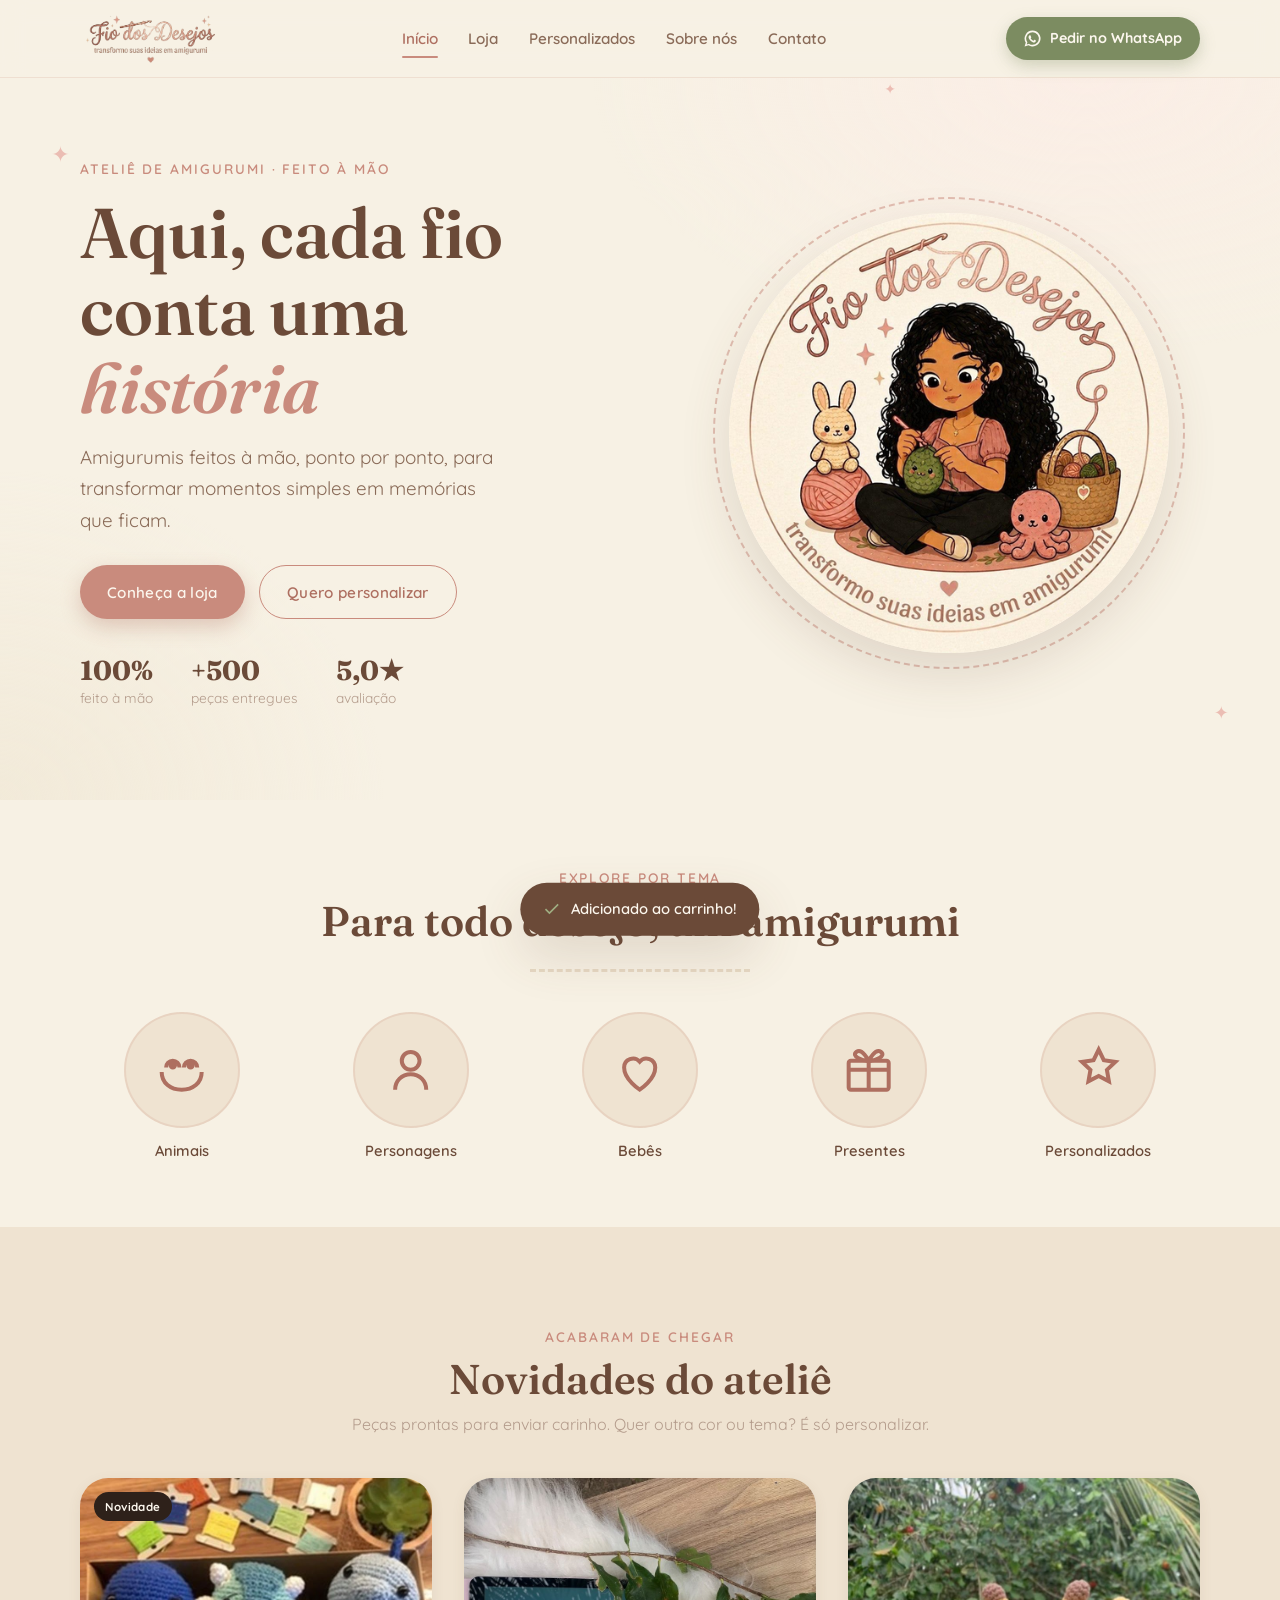
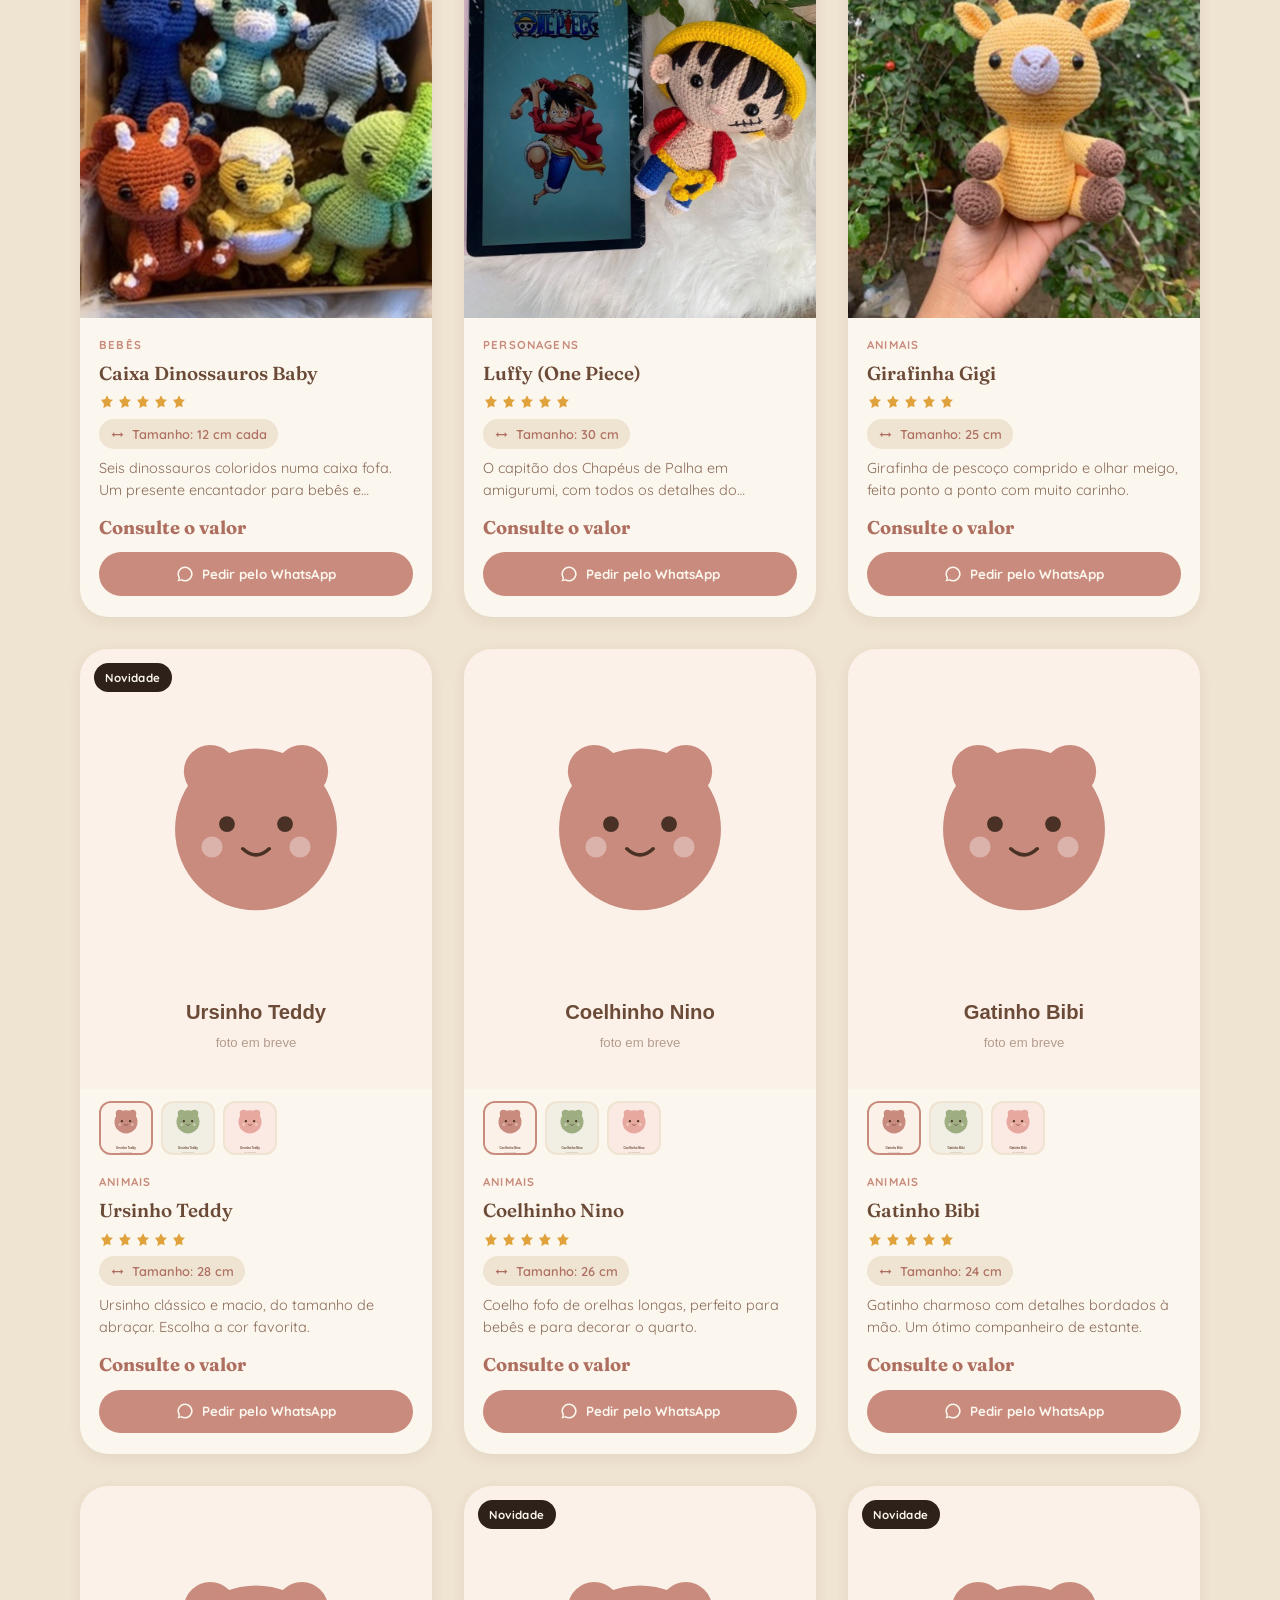
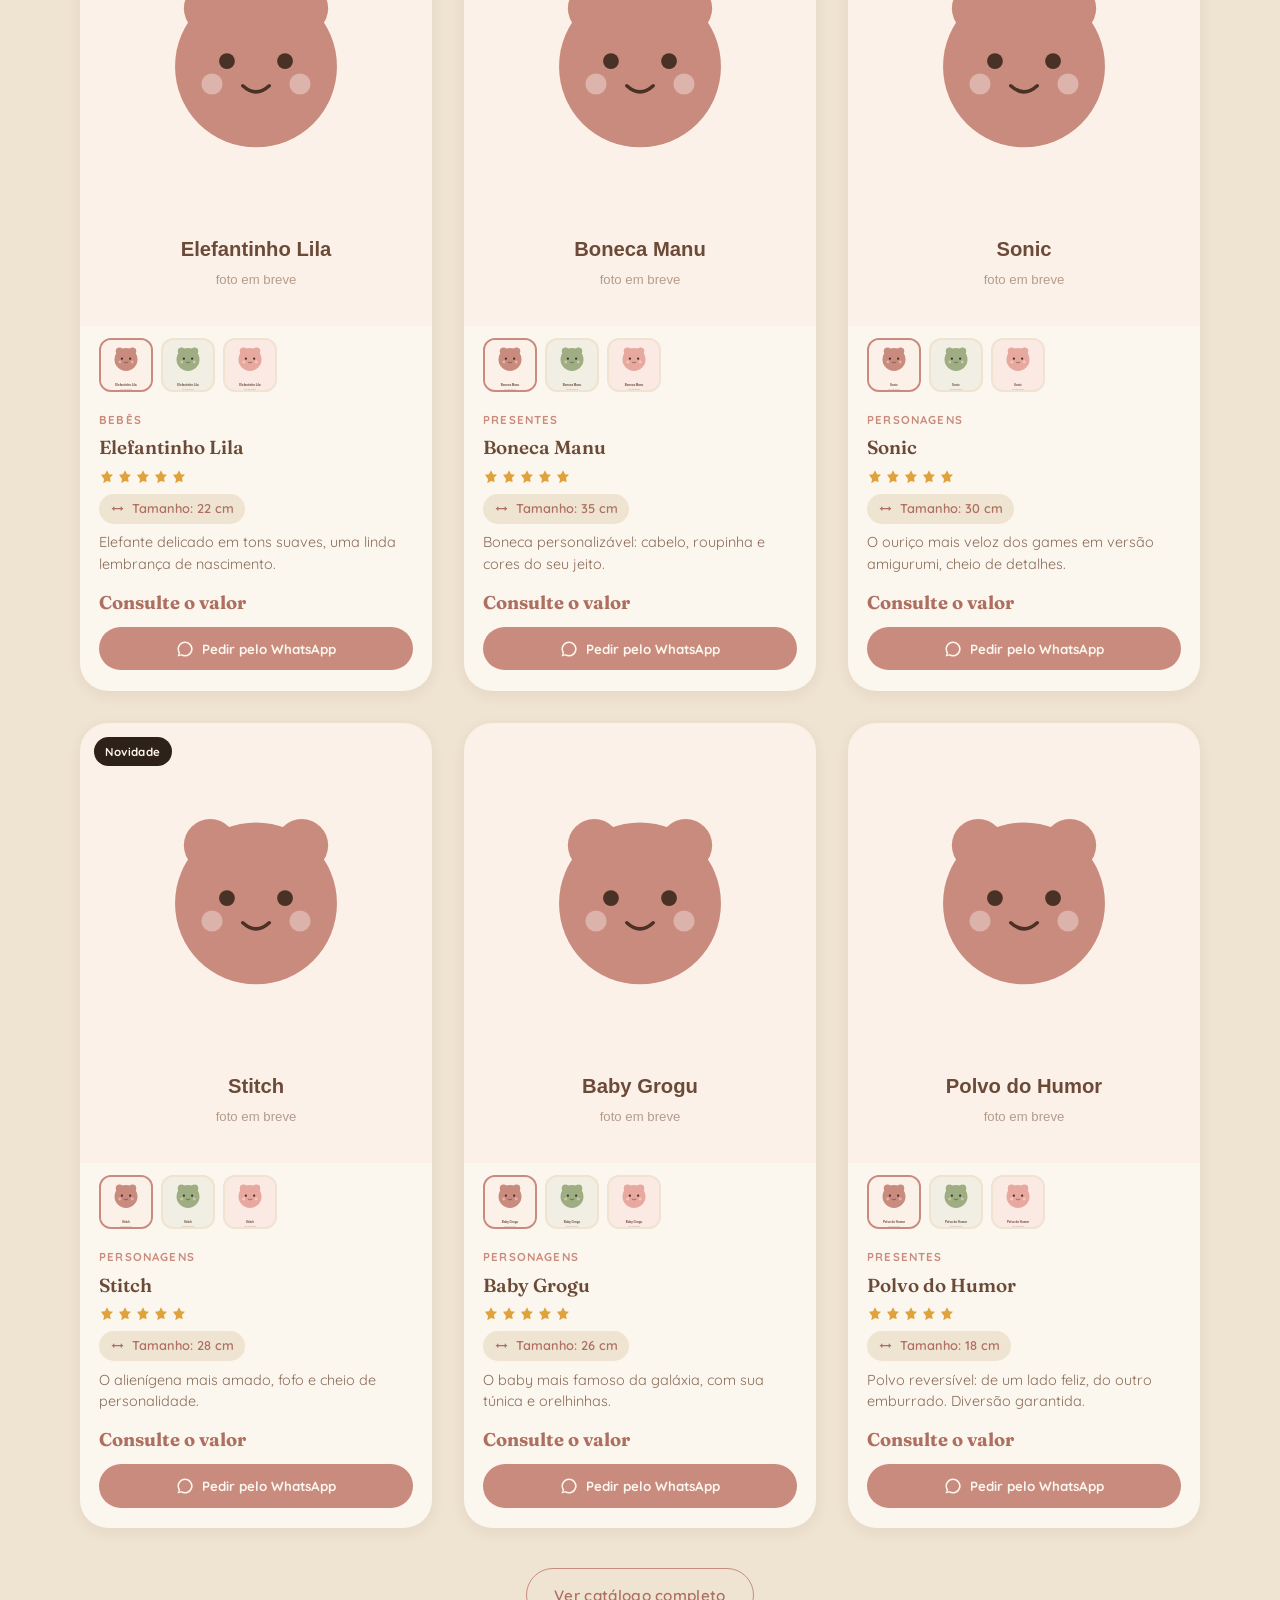
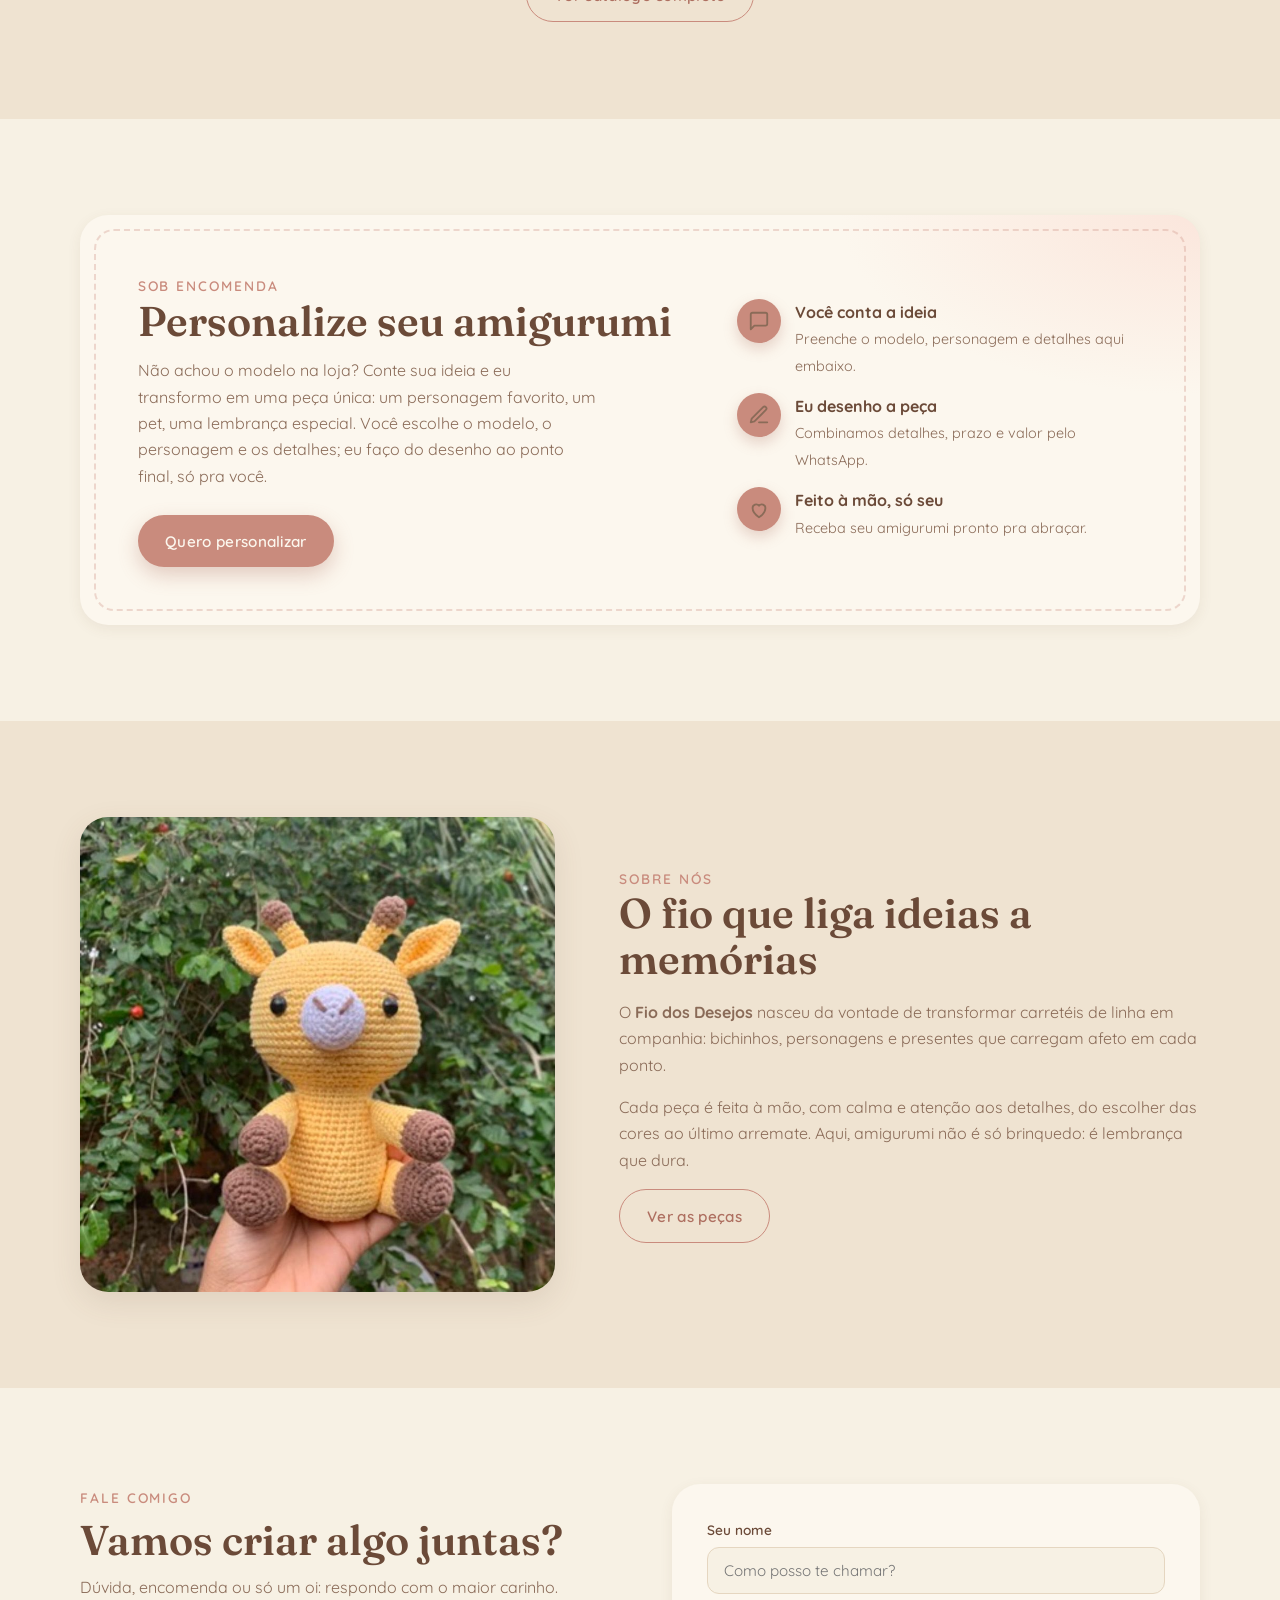
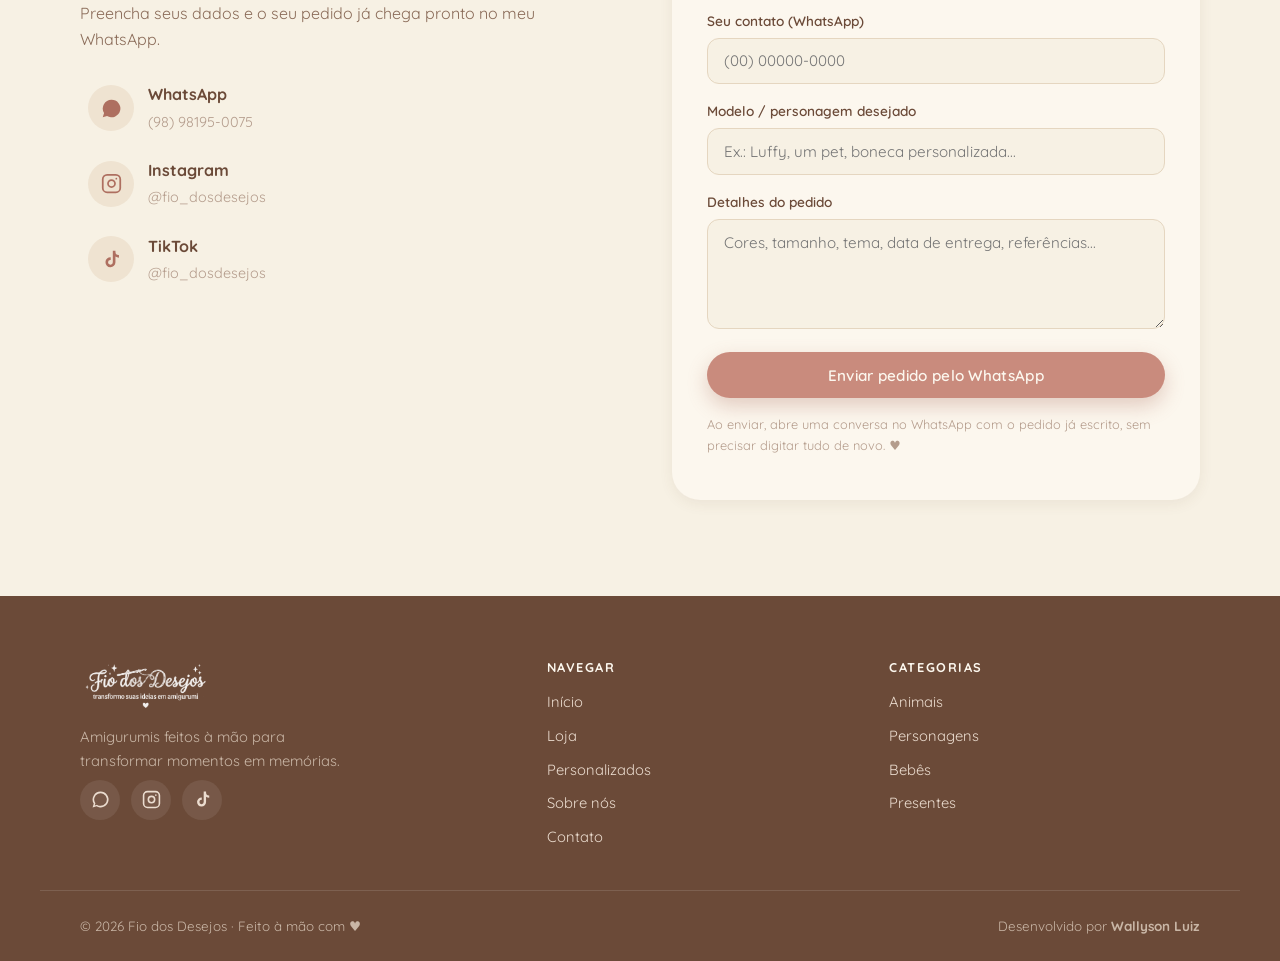
==== commit de35370d: "loja: catalogo dinamico com 12 modelos, galeria de 3 fotos e descricoes Co-Authored-By: Claude Opus " ====
--- a/loja.html
+++ b/loja.html
@@ -124,102 +124,9 @@
           <p>Peças prontas para enviar carinho. Quer outra cor ou tema? É só personalizar.</p>
         </div>
 
-        <div class="grid-products">
-
-          <!-- Produto 1 — com desconto (exemplo do briefing) -->
-          <article class="card reveal" data-name="Caixa Dinossauros Baby" data-size="12 cm cada" data-cat="Bebês">
-            <div class="card__media">
-              <img src="assets/images/produto-dinos.jpg" alt="Caixa com seis dinossauros de amigurumi coloridos" loading="lazy" />
-              <span class="card__badge">Novidade</span>
-              <button class="card__fav" aria-label="Favoritar">
-                <svg viewBox="0 0 24 24" fill="none" stroke="currentColor" stroke-width="2"><path d="M12 21s-7-4.5-7-10a4 4 0 0 1 7-2.6A4 4 0 0 1 19 11c0 5.5-7 10-7 10z"/></svg>
-              </button>
-            </div>
-            <div class="card__body">
-              <span class="card__cat">Bebês</span>
-              <h3 class="card__title">Caixa Dinossauros Baby</h3>
-              <div class="stars" aria-label="5 de 5 estrelas">
-                <svg viewBox="0 0 24 24" fill="currentColor"><path d="m12 2 3 6 6 .8-4.5 4.3 1 6.3L12 18l-5.5 3.4 1-6.3L3 8.8 9 8z"/></svg>
-                <svg viewBox="0 0 24 24" fill="currentColor"><path d="m12 2 3 6 6 .8-4.5 4.3 1 6.3L12 18l-5.5 3.4 1-6.3L3 8.8 9 8z"/></svg>
-                <svg viewBox="0 0 24 24" fill="currentColor"><path d="m12 2 3 6 6 .8-4.5 4.3 1 6.3L12 18l-5.5 3.4 1-6.3L3 8.8 9 8z"/></svg>
-                <svg viewBox="0 0 24 24" fill="currentColor"><path d="m12 2 3 6 6 .8-4.5 4.3 1 6.3L12 18l-5.5 3.4 1-6.3L3 8.8 9 8z"/></svg>
-                <svg viewBox="0 0 24 24" fill="currentColor"><path d="m12 2 3 6 6 .8-4.5 4.3 1 6.3L12 18l-5.5 3.4 1-6.3L3 8.8 9 8z"/></svg>
-              </div>
-              <p class="card__size">
-                <svg viewBox="0 0 24 24" fill="none" stroke="currentColor" stroke-width="2"><path d="M3 12h18M6 9v6M18 9v6"/></svg>
-                Tamanho: 12 cm cada
-              </p>
-              <p class="card__ask">Consulte o valor</p>
-              <button class="card__add" data-buy>
-                <svg viewBox="0 0 24 24" fill="currentColor"><path d="M12 2a10 10 0 0 0-8.5 15.2L2 22l4.9-1.5A10 10 0 1 0 12 2zm0 18a8 8 0 0 1-4.1-1.1l-.3-.2-2.9.9.9-2.8-.2-.3A8 8 0 1 1 12 20z"/></svg>
-                Pedir pelo WhatsApp
-              </button>
-            </div>
-          </article>
-
-          <!-- Produto 2 -->
-          <article class="card reveal" data-name="Luffy (One Piece)" data-size="30 cm" data-cat="Personagens">
-            <div class="card__media">
-              <img src="assets/images/produto-luffy.jpg" alt="Amigurumi do personagem Luffy de One Piece" loading="lazy" />
-              <span class="card__badge">Novidade</span>
-              <button class="card__fav" aria-label="Favoritar">
-                <svg viewBox="0 0 24 24" fill="none" stroke="currentColor" stroke-width="2"><path d="M12 21s-7-4.5-7-10a4 4 0 0 1 7-2.6A4 4 0 0 1 19 11c0 5.5-7 10-7 10z"/></svg>
-              </button>
-            </div>
-            <div class="card__body">
-              <span class="card__cat">Personagens</span>
-              <h3 class="card__title">Luffy · One Piece</h3>
-              <div class="stars" aria-label="5 de 5 estrelas">
-                <svg viewBox="0 0 24 24" fill="currentColor"><path d="m12 2 3 6 6 .8-4.5 4.3 1 6.3L12 18l-5.5 3.4 1-6.3L3 8.8 9 8z"/></svg>
-                <svg viewBox="0 0 24 24" fill="currentColor"><path d="m12 2 3 6 6 .8-4.5 4.3 1 6.3L12 18l-5.5 3.4 1-6.3L3 8.8 9 8z"/></svg>
-                <svg viewBox="0 0 24 24" fill="currentColor"><path d="m12 2 3 6 6 .8-4.5 4.3 1 6.3L12 18l-5.5 3.4 1-6.3L3 8.8 9 8z"/></svg>
-                <svg viewBox="0 0 24 24" fill="currentColor"><path d="m12 2 3 6 6 .8-4.5 4.3 1 6.3L12 18l-5.5 3.4 1-6.3L3 8.8 9 8z"/></svg>
-                <svg viewBox="0 0 24 24" fill="currentColor"><path d="m12 2 3 6 6 .8-4.5 4.3 1 6.3L12 18l-5.5 3.4 1-6.3L3 8.8 9 8z"/></svg>
-              </div>
-              <p class="card__size">
-                <svg viewBox="0 0 24 24" fill="none" stroke="currentColor" stroke-width="2"><path d="M3 12h18M6 9v6M18 9v6"/></svg>
-                Tamanho: 30 cm
-              </p>
-              <p class="card__ask">Consulte o valor</p>
-              <button class="card__add" data-buy>
-                <svg viewBox="0 0 24 24" fill="currentColor"><path d="M12 2a10 10 0 0 0-8.5 15.2L2 22l4.9-1.5A10 10 0 1 0 12 2zm0 18a8 8 0 0 1-4.1-1.1l-.3-.2-2.9.9.9-2.8-.2-.3A8 8 0 1 1 12 20z"/></svg>
-                Pedir pelo WhatsApp
-              </button>
-            </div>
-          </article>
-
-          <!-- Produto 3 -->
-          <article class="card reveal" data-name="Girafinha Gigi" data-size="25 cm" data-cat="Animais">
-            <div class="card__media">
-              <img src="assets/images/produto-girafa.jpg" alt="Amigurumi de girafa amarela" loading="lazy" />
-              <span class="card__badge">Novidade</span>
-              <button class="card__fav" aria-label="Favoritar">
-                <svg viewBox="0 0 24 24" fill="none" stroke="currentColor" stroke-width="2"><path d="M12 21s-7-4.5-7-10a4 4 0 0 1 7-2.6A4 4 0 0 1 19 11c0 5.5-7 10-7 10z"/></svg>
-              </button>
-            </div>
-            <div class="card__body">
-              <span class="card__cat">Animais</span>
-              <h3 class="card__title">Girafinha Gigi</h3>
-              <div class="stars" aria-label="5 de 5 estrelas">
-                <svg viewBox="0 0 24 24" fill="currentColor"><path d="m12 2 3 6 6 .8-4.5 4.3 1 6.3L12 18l-5.5 3.4 1-6.3L3 8.8 9 8z"/></svg>
-                <svg viewBox="0 0 24 24" fill="currentColor"><path d="m12 2 3 6 6 .8-4.5 4.3 1 6.3L12 18l-5.5 3.4 1-6.3L3 8.8 9 8z"/></svg>
-                <svg viewBox="0 0 24 24" fill="currentColor"><path d="m12 2 3 6 6 .8-4.5 4.3 1 6.3L12 18l-5.5 3.4 1-6.3L3 8.8 9 8z"/></svg>
-                <svg viewBox="0 0 24 24" fill="currentColor"><path d="m12 2 3 6 6 .8-4.5 4.3 1 6.3L12 18l-5.5 3.4 1-6.3L3 8.8 9 8z"/></svg>
-                <svg viewBox="0 0 24 24" fill="currentColor"><path d="m12 2 3 6 6 .8-4.5 4.3 1 6.3L12 18l-5.5 3.4 1-6.3L3 8.8 9 8z"/></svg>
-              </div>
-              <p class="card__size">
-                <svg viewBox="0 0 24 24" fill="none" stroke="currentColor" stroke-width="2"><path d="M3 12h18M6 9v6M18 9v6"/></svg>
-                Tamanho: 25 cm
-              </p>
-              <p class="card__ask">Consulte o valor</p>
-              <button class="card__add" data-buy>
-                <svg viewBox="0 0 24 24" fill="currentColor"><path d="M12 2a10 10 0 0 0-8.5 15.2L2 22l4.9-1.5A10 10 0 1 0 12 2zm0 18a8 8 0 0 1-4.1-1.1l-.3-.2-2.9.9.9-2.8-.2-.3A8 8 0 1 1 12 20z"/></svg>
-                Pedir pelo WhatsApp
-              </button>
-            </div>
-          </article>
-
-        </div>
+        <div class="grid-products" id="gridProducts">
+            <!-- Os produtos sao gerados por js/loja.js (lista PRODUTOS) -->
+          </div>
 
         <div class="products__more reveal">
           <a href="#contato" class="btn btn--ghost">Ver catálogo completo</a>
--- a/css/loja.css
+++ b/css/loja.css
@@ -381,6 +381,37 @@
   font-weight: 700;
   color: var(--rose-deep);
 }
+
+/* descrição curta do produto */
+.card__desc {
+  font-size: 0.9rem;
+  color: var(--brown-soft);
+  line-height: 1.5;
+  display: -webkit-box;
+  -webkit-line-clamp: 2;
+  -webkit-box-orient: vertical;
+  overflow: hidden;
+}
+
+/* galeria: miniaturas (troca a foto principal ao tocar) */
+.card__thumbs {
+  display: flex;
+  gap: 0.5rem;
+  padding: 0.75rem 1.2rem 0;
+}
+.card__thumb {
+  width: 54px; height: 54px;
+  flex: 0 0 auto;
+  border-radius: 12px;
+  overflow: hidden;
+  background: var(--sand);
+  border: 2px solid transparent;
+  padding: 0;
+  transition: border-color var(--t-fast), transform var(--t-fast);
+}
+.card__thumb img { width: 100%; height: 100%; object-fit: cover; }
+.card__thumb:hover { transform: translateY(-2px); }
+.card__thumb.is-active { border-color: var(--rose); }
 
 .card__add {
   margin-top: auto;
